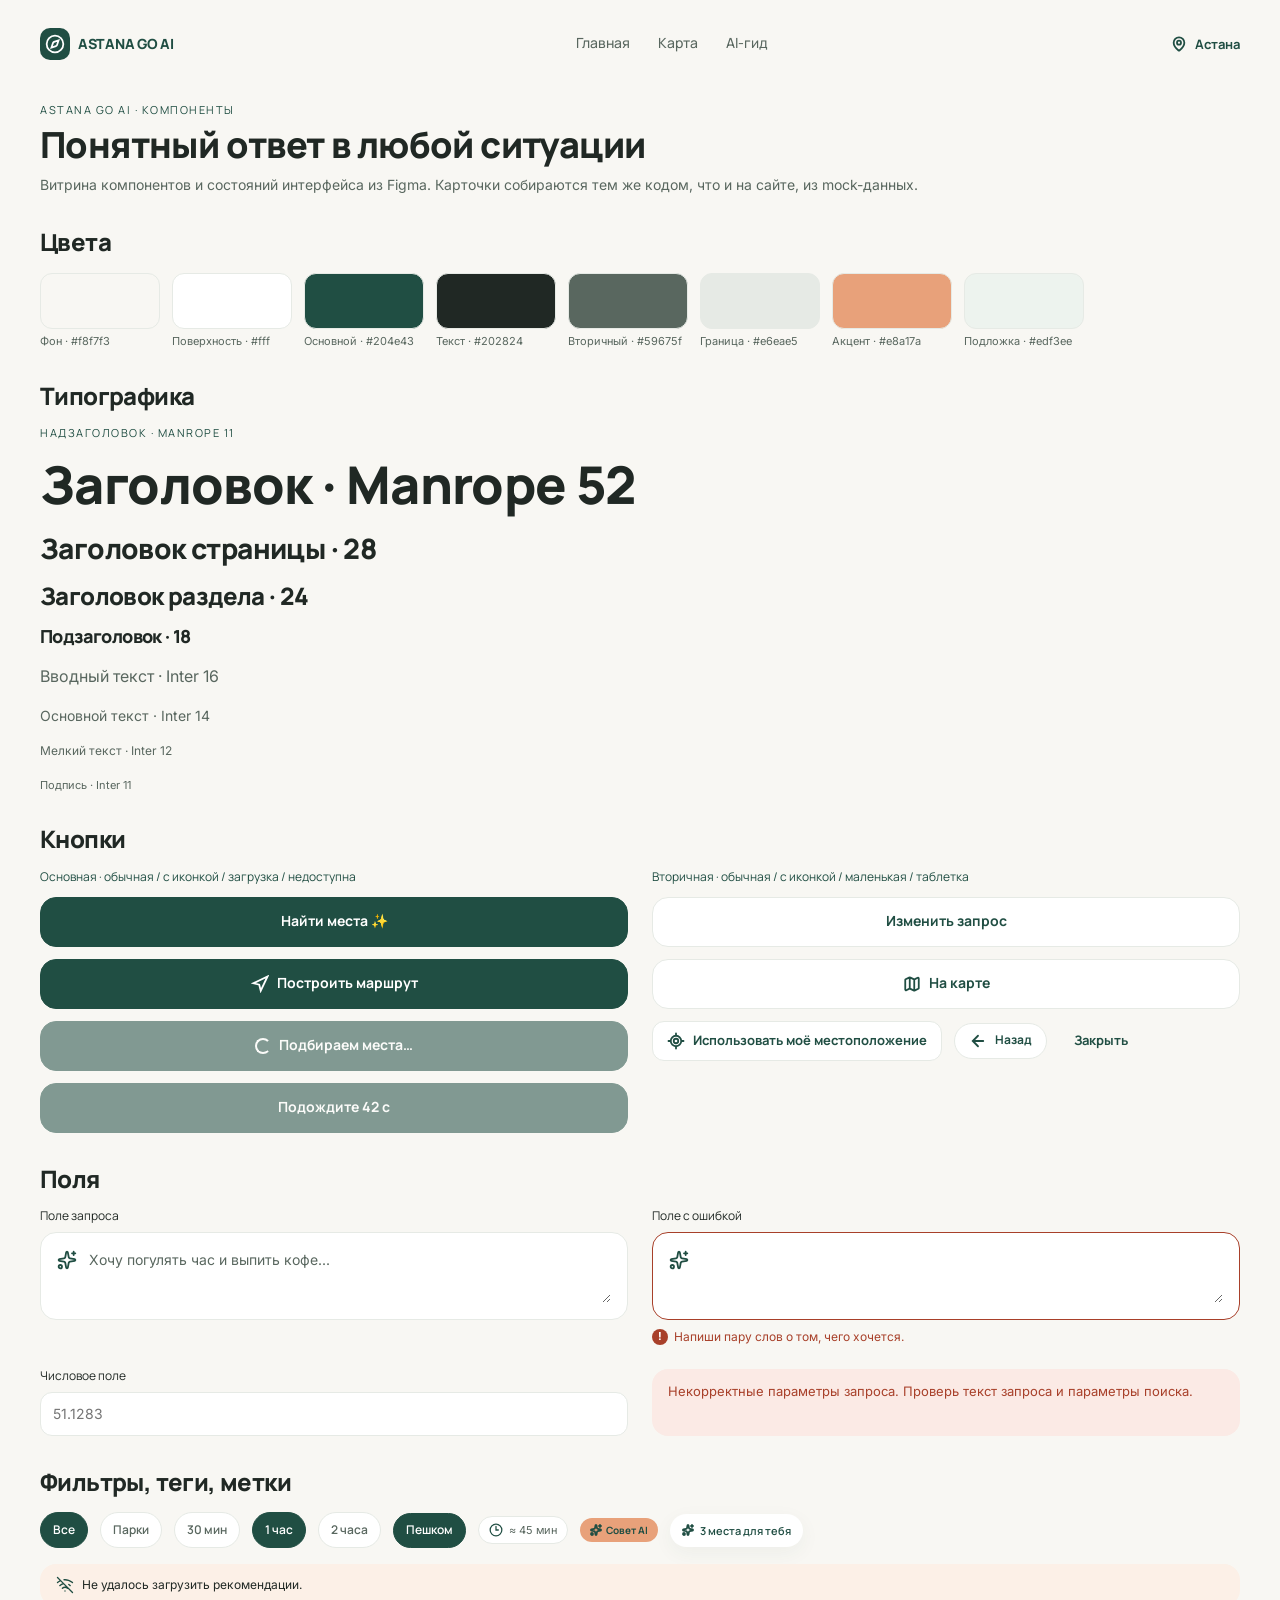
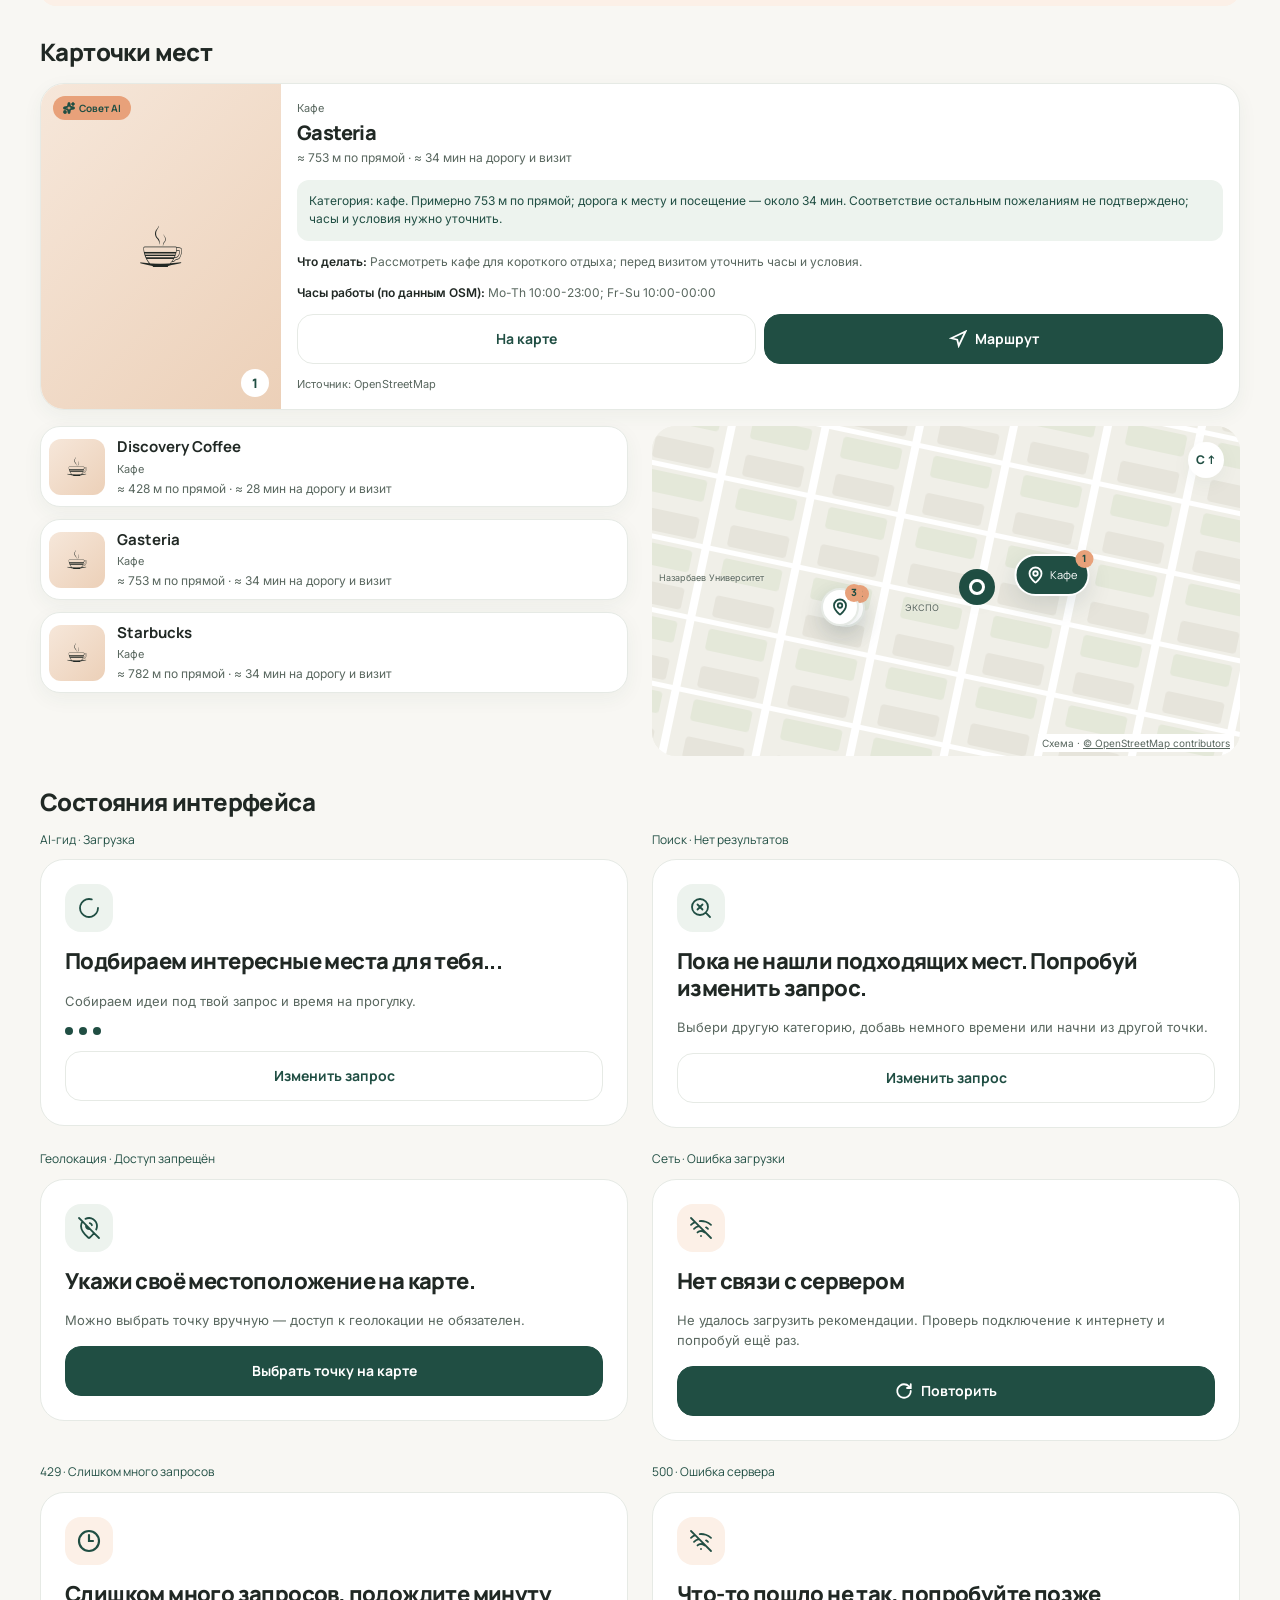
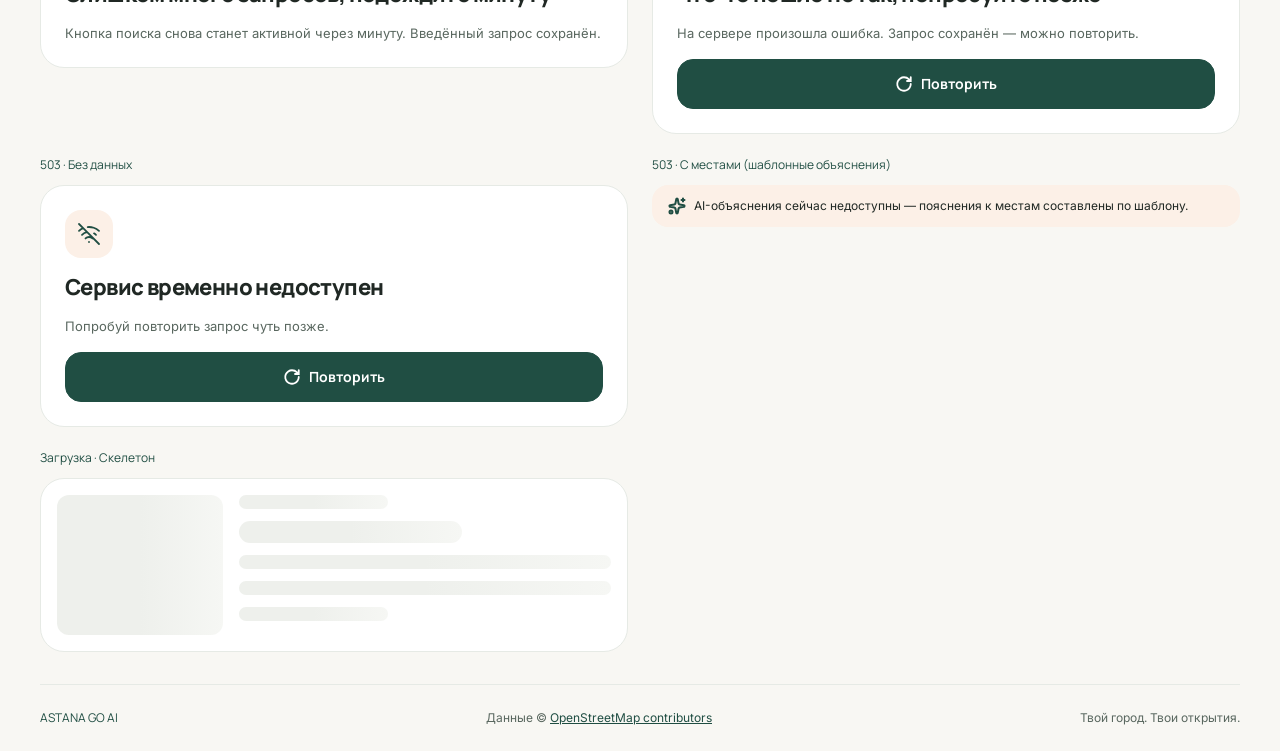
==== styleguide.html @ e33f197f "feat(frontend): сайт ASTANA GO AI по макету Figma и контракту API - Главная с формой запроса: текст," ====
<!doctype html>
<html lang="ru">
<head>
  <meta charset="utf-8">
  <meta name="viewport" content="width=device-width, initial-scale=1">
  <title>Компоненты и состояния — ASTANA GO AI</title>
  <link rel="icon" href="assets/icons/brand-compass.svg" type="image/svg+xml">
  <link rel="preconnect" href="https://fonts.googleapis.com">
  <link rel="preconnect" href="https://fonts.gstatic.com" crossorigin>
  <link rel="stylesheet" href="https://fonts.googleapis.com/css2?family=Inter:wght@400;500;600&family=Manrope:wght@400;500;600;700;800&display=swap">
  <link rel="stylesheet" href="css/variables.css">
  <link rel="stylesheet" href="css/base.css">
  <link rel="stylesheet" href="css/components.css">
  <script src="js/config.js" defer></script>
  <script src="js/mock-data.js" defer></script>
  <script src="js/render.js" defer></script>
  <script src="js/map.js" defer></script>
  <script src="js/styleguide.js" defer></script>
</head>
<body>
  <a class="skip-link" href="#main">Перейти к содержанию</a>

  <header class="site-header">
    <div class="container site-header__inner">
      <a class="logo" href="index.html" aria-label="ASTANA GO AI — на главную">
        <span class="logo__mark"><img src="assets/icons/brand-compass.svg" width="20" height="20" alt=""></span>
        <span class="logo__name" aria-hidden="true">ASTANA GO AI</span>
      </a>
      <nav class="site-nav" aria-label="Основная навигация">
        <a href="index.html#/">Главная</a>
        <a href="index.html#/map">Карта</a>
        <a href="index.html#/guide">AI-гид</a>
      </nav>
      <div class="header-meta">
        <span class="city"><img src="assets/icons/map-pin-header.svg" width="16" height="16" alt=""> Астана</span>
      </div>
    </div>
  </header>

  <main id="main" class="view container" tabindex="-1">
    <div class="page-head">
      <p class="t-eyebrow">ASTANA GO AI · Компоненты</p>
      <h1 class="t-display" style="font-size: clamp(28px, 4vw, 36px)">Понятный ответ в любой ситуации</h1>
      <p class="t-body">Витрина компонентов и состояний интерфейса из Figma. Карточки собираются тем же кодом, что и на сайте, из mock-данных.</p>
    </div>

    <section class="sg-section" aria-labelledby="sg-colors">
      <h2 class="t-h2" id="sg-colors">Цвета</h2>
      <div class="sg-row">
        <div class="sg-swatch"><span style="background: var(--color-bg)"></span><span>Фон · #f8f7f3</span></div>
        <div class="sg-swatch"><span style="background: var(--color-surface)"></span><span>Поверхность · #fff</span></div>
        <div class="sg-swatch"><span style="background: var(--color-primary)"></span><span>Основной · #204e43</span></div>
        <div class="sg-swatch"><span style="background: var(--color-text)"></span><span>Текст · #202824</span></div>
        <div class="sg-swatch"><span style="background: var(--color-muted)"></span><span>Вторичный · #59675f</span></div>
        <div class="sg-swatch"><span style="background: var(--color-border)"></span><span>Граница · #e6eae5</span></div>
        <div class="sg-swatch"><span style="background: var(--color-accent)"></span><span>Акцент · #e8a17a</span></div>
        <div class="sg-swatch"><span style="background: var(--color-tint)"></span><span>Подложка · #edf3ee</span></div>
      </div>
    </section>

    <section class="sg-section" aria-labelledby="sg-type">
      <h2 class="t-h2" id="sg-type">Типографика</h2>
      <p class="t-eyebrow">Надзаголовок · Manrope 11</p>
      <p class="t-display">Заголовок · Manrope 52</p>
      <p class="t-h1">Заголовок страницы · 28</p>
      <p class="t-h2">Заголовок раздела · 24</p>
      <p class="t-h3">Подзаголовок · 18</p>
      <p class="t-lead">Вводный текст · Inter 16</p>
      <p class="t-body">Основной текст · Inter 14</p>
      <p class="t-small">Мелкий текст · Inter 12</p>
      <p class="t-caption">Подпись · Inter 11</p>
    </section>

    <section class="sg-section" aria-labelledby="sg-buttons">
      <h2 class="t-h2" id="sg-buttons">Кнопки</h2>
      <div class="sg-grid">
        <div class="sg-sample">
          <p class="t-label">Основная · обычная / с иконкой / загрузка / недоступна</p>
          <button type="button" class="btn btn--primary btn--block">Найти места ✨</button>
          <button type="button" class="btn btn--primary btn--block"><img src="assets/icons/navigation-white.svg" width="18" height="18" alt="">Построить маршрут</button>
          <button type="button" class="btn btn--primary btn--block is-loading" disabled><span class="btn__spinner" aria-hidden="true"></span>Подбираем места…</button>
          <button type="button" class="btn btn--primary btn--block" disabled>Подождите 42 с</button>
        </div>
        <div class="sg-sample">
          <p class="t-label">Вторичная · обычная / с иконкой / маленькая / таблетка</p>
          <button type="button" class="btn btn--secondary btn--block">Изменить запрос</button>
          <button type="button" class="btn btn--secondary btn--block"><img src="assets/icons/map-green.svg" width="18" height="18" alt="">На карте</button>
          <div class="sg-row">
            <button type="button" class="btn btn--secondary btn--sm"><img src="assets/icons/locate-fixed.svg" width="18" height="18" alt="">Использовать моё местоположение</button>
            <button type="button" class="btn btn--secondary btn--pill"><img src="assets/icons/arrow-left.svg" width="18" height="18" alt="">Назад</button>
            <button type="button" class="btn btn--ghost btn--sm">Закрыть</button>
          </div>
        </div>
      </div>
    </section>

    <section class="sg-section" aria-labelledby="sg-fields">
      <h2 class="t-h2" id="sg-fields">Поля</h2>
      <div class="sg-grid">
        <div class="field">
          <label class="t-label" for="sg-q1">Поле запроса</label>
          <div class="query-box">
            <img src="assets/icons/sparkles-20.svg" width="20" height="20" alt="">
            <textarea id="sg-q1" rows="2" placeholder="Хочу погулять час и выпить кофе..."></textarea>
          </div>
        </div>
        <div class="field">
          <label class="t-label" for="sg-q2">Поле с ошибкой</label>
          <div class="query-box">
            <img src="assets/icons/sparkles-20.svg" width="20" height="20" alt="">
            <textarea id="sg-q2" rows="2" aria-invalid="true" aria-describedby="sg-q2-err"></textarea>
          </div>
          <p class="field__error" id="sg-q2-err">Напиши пару слов о том, чего хочется.</p>
        </div>
        <div class="field">
          <label class="t-label" for="sg-in">Числовое поле</label>
          <input class="input" id="sg-in" type="text" inputmode="decimal" placeholder="51.1283">
        </div>
        <div class="form-alert">Некорректные параметры запроса. Проверь текст запроса и параметры поиска.</div>
      </div>
    </section>

    <section class="sg-section" aria-labelledby="sg-chips">
      <h2 class="t-h2" id="sg-chips">Фильтры, теги, метки</h2>
      <div class="sg-row">
        <span class="chip chip--selected">Все</span>
        <span class="chip">Парки</span>
        <span class="chip">30 мин</span>
        <span class="chip chip--selected">1 час</span>
        <span class="chip">2 часа</span>
        <span class="tag tag--primary">Пешком</span>
        <span class="tag"><img src="assets/icons/clock-3.svg" width="14" height="14" alt="">≈ 45 мин</span>
        <span class="badge-ai"><img src="assets/icons/sparkles-12.svg" width="12" height="12" alt="">Совет AI</span>
        <span class="badge-soft"><img src="assets/icons/sparkles-12.svg" width="12" height="12" alt="">3 места для тебя</span>
      </div>
      <p class="notice"><img src="assets/icons/wifi-off.svg" width="18" height="18" alt="">Не удалось загрузить рекомендации.</p>
    </section>

    <section class="sg-section" aria-labelledby="sg-cards">
      <h2 class="t-h2" id="sg-cards">Карточки мест</h2>
      <div id="sg-card" class="place-list"></div>
      <div class="sg-grid">
        <div id="sg-mini" class="map-side"></div>
        <div id="sg-map"></div>
      </div>
    </section>

    <section class="sg-section" aria-labelledby="sg-states">
      <h2 class="t-h2" id="sg-states">Состояния интерфейса</h2>
      <div class="sg-grid" id="sg-state-grid"></div>
    </section>
  </main>

  <footer class="site-footer container">
    <div class="site-footer__inner">
      <span class="site-footer__brand">ASTANA GO AI</span>
      <span>Данные © <a href="https://www.openstreetmap.org/copyright" target="_blank" rel="noopener noreferrer">OpenStreetMap contributors</a></span>
      <span>Твой город. Твои открытия.</span>
    </div>
  </footer>
</body>
</html>
---- css/variables.css ----
/* Design tokens from Figma «СмартИИ» (ASTANA GO AI). */
:root {
  /* Цвета */
  --color-bg: #f8f7f3;            /* цвет/фон */
  --color-surface: #ffffff;       /* цвет/поверхность */
  --color-primary: #204e43;       /* цвет/основной */
  --color-primary-hover: #183d34;
  --color-text: #202824;          /* цвет/текст */
  --color-muted: #59675f;
  --color-subtle: #79837d;
  --color-border: #e6eae5;        /* цвет/граница */
  --color-accent: #e8a17a;        /* цвет/акцент */
  --color-tint: #edf3ee;
  --color-warn-tint: #fcf0e7;
  --color-danger: #a8402a;
  --color-danger-tint: #fbeae5;
  --color-focus: #2f7a68;

  /* Схема карты */
  --map-ground: #f0efe8;
  --map-block: #e6e4db;
  --map-block-green: #e4e8d9;
  --map-park: #dce7d1;
  --map-water: #c4e0e4;
  --map-street: #ffffff;

  /* Шрифты */
  --font-display: "Manrope", system-ui, -apple-system, "Segoe UI", sans-serif;
  --font-body: "Inter", system-ui, -apple-system, "Segoe UI", sans-serif;

  /* Отступы */
  --space-4: 4px;
  --space-8: 8px;
  --space-12: 12px;
  --space-16: 16px;
  --space-20: 20px;
  --space-24: 24px;
  --space-32: 32px;
  --space-40: 40px;

  /* Скругления */
  --radius-10: 10px;
  --radius-12: 12px;
  --radius-14: 14px;
  --radius-16: 16px;
  --radius-20: 20px;
  --radius-24: 24px;
  --radius-pill: 100px;

  /* Тени */
  --shadow-card: 0 6px 20px rgba(32, 78, 67, 0.05);
  --shadow-marker: 0 8px 24px rgba(32, 60, 67, 0.13);

  /* Сетка */
  --container: 1200px;
  --gutter: 16px;
  --header-h: 72px;
}

@media (min-width: 768px) {
  :root {
    --gutter: 32px;
    --header-h: 88px;
  }
}
---- css/base.css ----
/* Сброс и типографика */
*,
*::before,
*::after {
  box-sizing: border-box;
}

html {
  -webkit-text-size-adjust: 100%;
  scroll-behavior: smooth;
}

@media (prefers-reduced-motion: reduce) {
  html {
    scroll-behavior: auto;
  }
  *,
  *::before,
  *::after {
    animation-duration: 0.01ms !important;
    animation-iteration-count: 1 !important;
    transition-duration: 0.01ms !important;
  }
}

body {
  margin: 0;
  min-height: 100vh;
  background: var(--color-bg);
  color: var(--color-text);
  font-family: var(--font-body);
  font-size: 14px;
  line-height: 1.55;
  -webkit-font-smoothing: antialiased;
}

h1,
h2,
h3,
h4,
p,
ul,
ol,
dl,
dd,
figure {
  margin: 0;
}

ul,
ol {
  padding: 0;
  list-style: none;
}

img,
svg {
  display: block;
}

button,
input,
textarea,
select {
  font: inherit;
  color: inherit;
}

button {
  cursor: pointer;
}

a {
  color: var(--color-primary);
}

:focus-visible {
  outline: 3px solid var(--color-focus);
  outline-offset: 2px;
}

[hidden] {
  display: none !important;
}

.visually-hidden {
  position: absolute !important;
  width: 1px;
  height: 1px;
  padding: 0;
  margin: -1px;
  overflow: hidden;
  clip: rect(0, 0, 0, 0);
  white-space: nowrap;
  border: 0;
}

.skip-link {
  position: absolute;
  left: var(--space-16);
  top: -100px;
  z-index: 100;
  padding: var(--space-8) var(--space-16);
  border-radius: var(--radius-12);
  background: var(--color-primary);
  color: var(--color-surface);
  font-family: var(--font-display);
  font-weight: 700;
}

.skip-link:focus {
  top: var(--space-8);
}

/* Типографические стили из Figma */
.t-eyebrow {
  font-family: var(--font-display);
  font-size: 11px;
  line-height: 1;
  letter-spacing: 1.5px;
  text-transform: uppercase;
  color: var(--color-primary);
}

.t-display {
  font-family: var(--font-display);
  font-weight: 800;
  font-size: clamp(34px, 6vw, 52px);
  line-height: 1.2;
  letter-spacing: -0.6px;
}

.t-h1 {
  font-family: var(--font-display);
  font-weight: 800;
  font-size: clamp(24px, 3.4vw, 28px);
  line-height: 1.2;
  letter-spacing: -0.6px;
}

.t-h2 {
  font-family: var(--font-display);
  font-weight: 800;
  font-size: clamp(20px, 2.6vw, 24px);
  line-height: 1.2;
  letter-spacing: -0.6px;
}

.t-h3 {
  font-family: var(--font-display);
  font-weight: 800;
  font-size: 18px;
  line-height: 1.2;
  letter-spacing: -0.6px;
}

.t-lead {
  font-size: 16px;
  line-height: 1.55;
  color: var(--color-muted);
}

.t-body {
  font-size: 14px;
  line-height: 1.55;
  color: var(--color-muted);
}

.t-small {
  font-size: 12px;
  line-height: 1.55;
  color: var(--color-muted);
}

.t-caption {
  font-size: 11px;
  line-height: 1.5;
  color: var(--color-muted);
}

.t-label {
  font-family: var(--font-display);
  font-size: 12px;
  line-height: 1.2;
  color: var(--color-text);
}
---- css/components.css ----
/* =========================================================
   Каркас страницы
   ========================================================= */
.container {
  width: 100%;
  max-width: calc(var(--container) + 2 * var(--gutter));
  margin-inline: auto;
  padding-inline: var(--gutter);
}

.view {
  display: flex;
  flex-direction: column;
  gap: var(--space-32);
  padding-block: var(--space-16) var(--space-32);
}

.view:focus {
  outline: none;
}

.section-title {
  display: flex;
  align-items: center;
  justify-content: space-between;
  gap: var(--space-12);
}

/* =========================================================
   Шапка
   ========================================================= */
.site-header {
  position: sticky;
  top: 0;
  z-index: 20;
  background: var(--color-bg);
}

.site-header__inner {
  display: flex;
  align-items: center;
  justify-content: space-between;
  gap: var(--space-16);
  height: var(--header-h);
}

.logo {
  display: inline-flex;
  align-items: center;
  gap: var(--space-8);
  text-decoration: none;
  border-radius: var(--radius-10);
}

.logo__mark {
  display: inline-flex;
  align-items: center;
  justify-content: center;
  width: 30px;
  height: 32px;
  border-radius: var(--radius-10);
  background: var(--color-primary);
}

.logo__name {
  font-family: var(--font-display);
  font-weight: 800;
  font-size: 14px;
  letter-spacing: -0.3px;
  color: var(--color-primary);
}

.site-nav {
  display: none;
  gap: 28px;
}

.site-nav a {
  font-family: var(--font-display);
  font-weight: 500;
  font-size: 14px;
  color: var(--color-muted);
  text-decoration: none;
  padding: var(--space-4) 0;
  border-bottom: 2px solid transparent;
}

.site-nav a:hover {
  color: var(--color-primary);
}

.site-nav a[aria-current="page"] {
  font-weight: 800;
  color: var(--color-primary);
}

.header-meta {
  display: flex;
  align-items: center;
  gap: var(--space-16);
}

.city {
  display: inline-flex;
  align-items: center;
  gap: var(--space-8);
  font-family: var(--font-display);
  font-weight: 700;
  font-size: 13px;
  color: var(--color-primary);
}

.health {
  display: inline-flex;
  align-items: center;
  gap: 6px;
  font-size: 12px;
  color: var(--color-muted);
}

.health__dot {
  width: 8px;
  height: 8px;
  border-radius: 50%;
  background: var(--color-subtle);
  flex: none;
}

.health[data-state="ok"] .health__dot {
  background: #2e8b57;
}

.health[data-state="mock"] .health__dot {
  background: var(--color-accent);
}

.health[data-state="down"] .health__dot {
  background: var(--color-danger);
}

.health__text {
  display: none;
}

@media (min-width: 768px) {
  .site-nav {
    display: flex;
  }
  .health__text {
    display: inline;
  }
}

/* Нижняя навигация (мобильная, из Figma «Закреплённая навигация») */
.tabbar {
  position: fixed;
  inset: auto 0 0 0;
  z-index: 30;
  display: flex;
  padding: var(--space-8) var(--space-16) calc(var(--space-8) + env(safe-area-inset-bottom));
  background: var(--color-surface);
  border-top: 1px solid var(--color-border);
}

.tabbar a {
  flex: 1 1 0;
  display: flex;
  flex-direction: column;
  align-items: center;
  gap: var(--space-4);
  font-family: var(--font-display);
  font-weight: 500;
  font-size: 10px;
  color: var(--color-muted);
  text-decoration: none;
  border-radius: var(--radius-12);
}

.tabbar__icon {
  display: flex;
  align-items: center;
  justify-content: center;
  width: 48px;
  height: 28px;
  border-radius: var(--radius-pill);
}

.tabbar__icon img {
  opacity: 0.85;
}

.tabbar a[aria-current="page"] {
  color: var(--color-primary);
  font-weight: 700;
}

.tabbar a[aria-current="page"] .tabbar__icon {
  background: var(--color-tint);
}

body {
  padding-bottom: 72px;
}

@media (min-width: 768px) {
  .tabbar {
    display: none;
  }
  body {
    padding-bottom: 0;
  }
}

/* =========================================================
   Подвал
   ========================================================= */
.site-footer__inner {
  display: flex;
  flex-wrap: wrap;
  align-items: center;
  justify-content: space-between;
  gap: var(--space-12) var(--space-24);
  padding-block: var(--space-24);
  border-top: 1px solid var(--color-border);
  font-size: 12px;
  color: var(--color-muted);
}

.site-footer__brand {
  font-family: var(--font-display);
  color: var(--color-primary);
}

.site-footer__links {
  display: flex;
  flex-wrap: wrap;
  gap: var(--space-8) var(--space-16);
}

.site-footer a {
  color: var(--color-primary);
}

/* =========================================================
   Кнопки
   ========================================================= */
.btn {
  display: inline-flex;
  align-items: center;
  justify-content: center;
  gap: var(--space-8);
  min-height: 50px;
  padding: 13px var(--space-16);
  border: 1px solid transparent;
  border-radius: var(--radius-16);
  font-family: var(--font-display);
  font-weight: 700;
  font-size: 14px;
  line-height: 1.2;
  text-align: center;
  text-decoration: none;
  transition: background-color 0.15s ease, border-color 0.15s ease, color 0.15s ease;
}

.btn--primary {
  background: var(--color-primary);
  border-color: var(--color-primary);
  color: var(--color-surface);
}

.btn--primary:hover:not(:disabled) {
  background: var(--color-primary-hover);
  border-color: var(--color-primary-hover);
}

.btn--secondary {
  background: var(--color-surface);
  border-color: var(--color-border);
  color: var(--color-primary);
}

.btn--secondary:hover:not(:disabled) {
  background: var(--color-tint);
  border-color: #cfdcd2;
}

.btn--ghost {
  background: transparent;
  border-color: transparent;
  color: var(--color-primary);
}

.btn--ghost:hover:not(:disabled) {
  background: var(--color-tint);
}

.btn--sm {
  min-height: 40px;
  padding: 9px 14px;
  border-radius: var(--radius-12);
  font-size: 13px;
}

.btn--pill {
  min-height: 36px;
  padding: 8px 14px;
  border-radius: var(--radius-pill);
  font-size: 12px;
}

.btn--block {
  width: 100%;
}

.btn:disabled,
.btn[aria-disabled="true"] {
  opacity: 0.55;
  cursor: not-allowed;
}

.btn__spinner {
  display: none;
  width: 16px;
  height: 16px;
  border: 2px solid currentColor;
  border-right-color: transparent;
  border-radius: 50%;
  animation: spin 0.8s linear infinite;
}

.btn.is-loading .btn__spinner {
  display: inline-block;
}

.btn--primary .icon-on-dark,
.marker.is-selected img {
  filter: brightness(0) invert(1);
}

@keyframes spin {
  to {
    transform: rotate(360deg);
  }
}

/* =========================================================
   Чипсы, теги, метки
   ========================================================= */
.chips {
  display: flex;
  flex-wrap: wrap;
  gap: var(--space-8);
}

.chip {
  display: inline-flex;
  align-items: center;
  gap: 6px;
  min-height: 36px;
  padding: 9px var(--space-12);
  border: 1px solid var(--color-border);
  border-radius: var(--radius-pill);
  background: var(--color-surface);
  font-family: var(--font-display);
  font-weight: 600;
  font-size: 12px;
  line-height: 1.2;
  color: var(--color-muted);
  white-space: nowrap;
  transition: background-color 0.15s ease, border-color 0.15s ease, color 0.15s ease;
}

button.chip:hover:not(:disabled),
.chip-option:hover .chip {
  border-color: #cfdcd2;
  color: var(--color-primary);
}

.chip--selected,
button.chip[aria-pressed="true"],
.chip-option__input:checked + .chip {
  background: var(--color-primary);
  border-color: var(--color-primary);
  color: var(--color-surface);
}

.chip-option:hover .chip-option__input:checked + .chip {
  color: var(--color-surface);
}

.chip-option {
  position: relative;
  display: inline-flex;
  cursor: pointer;
}

.chip-option__input {
  position: absolute;
  inset: 0;
  opacity: 0;
  margin: 0;
  cursor: pointer;
}

.chip-option__input:focus-visible + .chip {
  outline: 3px solid var(--color-focus);
  outline-offset: 2px;
}

.tag {
  display: inline-flex;
  align-items: center;
  gap: 6px;
  padding: 6px 10px;
  border: 1px solid var(--color-border);
  border-radius: var(--radius-pill);
  background: var(--color-surface);
  font-size: 11px;
  line-height: 1.2;
  color: var(--color-muted);
}

.tag--primary {
  background: var(--color-primary);
  border-color: var(--color-primary);
  color: var(--color-surface);
  font-family: var(--font-display);
  font-weight: 600;
  font-size: 12px;
  padding: 9px var(--space-12);
}

.badge-ai {
  display: inline-flex;
  align-items: center;
  gap: var(--space-4);
  padding: 6px 10px;
  border-radius: var(--radius-pill);
  background: var(--color-accent);
  font-family: var(--font-display);
  font-weight: 700;
  font-size: 10px;
  line-height: 1.2;
  color: var(--color-primary);
}

.badge-soft {
  display: inline-flex;
  align-items: center;
  gap: 6px;
  padding: 8px 12px;
  border-radius: var(--radius-pill);
  background: var(--color-surface);
  font-family: var(--font-display);
  font-weight: 600;
  font-size: 11px;
  color: var(--color-primary);
  box-shadow: var(--shadow-card);
}

/* =========================================================
   Поля формы
   ========================================================= */
.search {
  display: flex;
  flex-direction: column;
  gap: var(--space-20);
}

.field {
  display: flex;
  flex-direction: column;
  gap: var(--space-8);
  min-width: 0;
  margin: 0;
  padding: 0;
  border: 0;
}

.field legend {
  float: left;
  width: 100%;
  padding: 0;
  margin-bottom: var(--space-8);
}

.field legend + * {
  clear: both;
}

.query-box {
  display: flex;
  align-items: flex-start;
  gap: var(--space-12);
  min-height: 88px;
  padding: var(--space-16);
  border: 1px solid var(--color-border);
  border-radius: var(--radius-16);
  background: var(--color-surface);
  transition: border-color 0.15s ease, box-shadow 0.15s ease;
}

.query-box:focus-within {
  border-color: var(--color-primary);
  box-shadow: 0 0 0 3px rgba(32, 78, 67, 0.12);
}

.query-box img {
  flex: none;
  margin-top: 1px;
}

.query-box textarea {
  flex: 1 1 auto;
  min-width: 0;
  min-height: 54px;
  padding: 0;
  border: 0;
  background: transparent;
  font-family: var(--font-body);
  font-size: 14px;
  line-height: 1.5;
  color: var(--color-text);
  resize: vertical;
}

.query-box textarea::placeholder {
  color: var(--color-muted);
  opacity: 1;
}

.query-box textarea:focus {
  outline: none;
}

.input {
  width: 100%;
  min-height: 44px;
  padding: 10px var(--space-12);
  border: 1px solid var(--color-border);
  border-radius: var(--radius-12);
  background: var(--color-surface);
  font-size: 14px;
}

.input:focus {
  outline: none;
  border-color: var(--color-primary);
  box-shadow: 0 0 0 3px rgba(32, 78, 67, 0.12);
}

.is-invalid,
.input[aria-invalid="true"],
.query-box:has(textarea[aria-invalid="true"]) {
  border-color: var(--color-danger) !important;
}

.field__foot {
  display: flex;
  align-items: flex-start;
  justify-content: space-between;
  gap: var(--space-12);
}

.field__counter {
  margin-left: auto;
  font-size: 11px;
  color: var(--color-muted);
  font-variant-numeric: tabular-nums;
}

.field__error {
  display: flex;
  gap: 6px;
  font-size: 12px;
  line-height: 1.45;
  color: var(--color-danger);
}

.field__error::before {
  content: "!";
  flex: none;
  display: inline-flex;
  align-items: center;
  justify-content: center;
  width: 16px;
  height: 16px;
  margin-top: 1px;
  border-radius: 50%;
  background: var(--color-danger);
  color: #fff;
  font-size: 11px;
  font-weight: 700;
}

.form-alert {
  padding: var(--space-12) var(--space-16);
  border-radius: var(--radius-16);
  background: var(--color-danger-tint);
  color: var(--color-danger);
  font-size: 13px;
}

.form-alert:focus {
  outline: 3px solid var(--color-focus);
  outline-offset: 2px;
}

.transport {
  display: flex;
  align-items: center;
  justify-content: space-between;
  gap: var(--space-12);
  font-size: 12px;
  color: var(--color-muted);
}

/* Блок местоположения */
.location {
  padding: var(--space-16);
  border: 1px solid var(--color-border);
  border-radius: var(--radius-16);
  background: var(--color-surface);
}

.location.is-invalid {
  box-shadow: 0 0 0 1px var(--color-danger);
}

.location__current {
  display: flex;
  align-items: center;
  gap: var(--space-8);
}

.location__current-text {
  display: flex;
  flex-direction: column;
  gap: 2px;
  min-width: 0;
}

.location__title {
  font-family: var(--font-display);
  font-weight: 700;
  font-size: 12px;
  color: var(--color-primary);
}

.location__sub {
  font-size: 11px;
  color: var(--color-muted);
  overflow-wrap: anywhere;
}

.location__actions {
  display: flex;
  flex-wrap: wrap;
  gap: var(--space-8);
}

.location__denied {
  display: flex;
  gap: var(--space-12);
  padding: var(--space-12);
  border-radius: var(--radius-12);
  background: var(--color-warn-tint);
  font-size: 12px;
  color: var(--color-text);
}

.location__denied strong {
  display: block;
  font-family: var(--font-display);
  font-weight: 800;
  font-size: 13px;
}

.manual {
  display: grid;
  grid-template-columns: 1fr 1fr;
  gap: var(--space-8);
  align-items: end;
}

.manual label {
  display: flex;
  flex-direction: column;
  gap: var(--space-4);
  font-size: 11px;
  color: var(--color-muted);
}

.manual .btn {
  grid-column: 1 / -1;
}

/* =========================================================
   Главная
   ========================================================= */
.hero {
  display: grid;
  grid-template-columns: minmax(0, 1fr);
  grid-template-areas:
    "intro"
    "ideas"
    "photo";
  gap: var(--space-24);
}

.hero__intro {
  grid-area: intro;
  display: flex;
  flex-direction: column;
  gap: var(--space-16);
  min-width: 0;
}

.hero__ideas {
  grid-area: ideas;
  display: flex;
  flex-direction: column;
  gap: var(--space-8);
}

.hero__photo {
  grid-area: photo;
  position: relative;
  height: 200px;
  overflow: hidden;
  border-radius: var(--radius-24);
}

.hero__photo img {
  width: 100%;
  height: 100%;
  object-fit: cover;
}

.hero__caption {
  position: absolute;
  left: var(--space-12);
  bottom: var(--space-12);
  padding: var(--space-12);
  border-radius: var(--radius-12);
  background: var(--color-bg);
  font-family: var(--font-display);
  font-weight: 700;
  font-size: 12px;
  color: var(--color-primary);
}

@media (min-width: 768px) {
  .hero__intro {
    gap: var(--space-24);
  }
  .hero__photo {
    height: 320px;
  }
  .hero__caption {
    left: var(--space-20);
    bottom: var(--space-20);
  }
}

@media (min-width: 1024px) {
  .hero {
    grid-template-columns: 540px minmax(0, 1fr);
    grid-template-areas:
      "intro photo"
      "ideas ideas";
    column-gap: var(--space-32);
  }
  .hero__photo {
    position: sticky;
    top: calc(var(--header-h) + var(--space-16));
    height: 416px;
  }
}

/* Исследуй Астану + Три шага */
.explore {
  display: grid;
  grid-template-columns: minmax(0, 1fr);
  gap: var(--space-32);
}

.explore__map,
.steps {
  display: flex;
  flex-direction: column;
  gap: var(--space-16);
  min-width: 0;
}

.section-title a {
  display: inline-flex;
  border-radius: var(--radius-10);
}

.steps__list {
  display: flex;
  flex-direction: column;
  gap: var(--space-16);
}

.step {
  display: flex;
  gap: var(--space-12);
}

.step__icon {
  flex: none;
  display: flex;
  align-items: center;
  justify-content: center;
  width: 40px;
  height: 40px;
  border-radius: var(--radius-14);
  background: var(--color-tint);
}

.step__title {
  font-family: var(--font-display);
  font-size: 15px;
  line-height: 1.3;
  color: var(--color-text);
}

@media (min-width: 1024px) {
  .explore {
    grid-template-columns: 640px minmax(0, 1fr);
  }
}

/* =========================================================
   Результаты
   ========================================================= */
.results {
  display: grid;
  grid-template-columns: minmax(0, 1fr);
  grid-template-areas:
    "main"
    "aside";
  gap: var(--space-32);
  scroll-margin-top: calc(var(--header-h) + var(--space-8));
}

.results__main {
  grid-area: main;
  display: flex;
  flex-direction: column;
  gap: var(--space-16);
  min-width: 0;
}

.results__aside {
  grid-area: aside;
  display: flex;
  flex-direction: column;
  gap: var(--space-12);
  min-width: 0;
}

.results__head {
  display: flex;
  flex-direction: column;
  gap: var(--space-8);
}

.results__eyebrow {
  display: inline-flex;
  align-items: center;
  gap: 6px;
  font-family: var(--font-display);
  font-weight: 700;
  font-size: 11px;
  color: var(--color-primary);
  text-transform: uppercase;
}

.results__title {
  font-family: var(--font-display);
  font-weight: 800;
  font-size: clamp(22px, 3vw, 26px);
  line-height: 1.2;
  letter-spacing: -0.6px;
}

.results__title:focus {
  outline: none;
}

.place-list {
  display: flex;
  flex-direction: column;
  gap: var(--space-16);
}

@media (min-width: 1024px) {
  .results {
    grid-template-columns: 336px minmax(0, 1fr);
    grid-template-areas: "aside main";
  }
  .results:has(> .results__aside[hidden]) {
    grid-template-columns: minmax(0, 1fr);
    grid-template-areas: "main";
  }
  .results__aside {
    position: sticky;
    top: calc(var(--header-h) + var(--space-16));
    align-self: start;
  }
}

/* Уведомления внутри выдачи */
.notice {
  display: flex;
  align-items: flex-start;
  gap: var(--space-8);
  padding: var(--space-12) var(--space-16);
  border-radius: var(--radius-16);
  background: var(--color-warn-tint);
  font-size: 12px;
  line-height: 1.5;
  color: var(--color-text);
}

.notice img {
  flex: none;
  width: 18px;
  height: 18px;
}

.notice--info {
  background: var(--color-tint);
  color: var(--color-primary);
}

/* =========================================================
   Карточка места
   ========================================================= */
.place-card {
  display: flex;
  flex-direction: column;
  overflow: hidden;
  border: 1px solid var(--color-border);
  border-radius: var(--radius-24);
  background: var(--color-surface);
  box-shadow: var(--shadow-card);
  transition: border-color 0.15s ease, box-shadow 0.15s ease;
}

.place-card.is-selected {
  border-color: var(--color-primary);
  box-shadow: 0 0 0 1px var(--color-primary), var(--shadow-card);
}

.place-visual {
  position: relative;
  display: flex;
  align-items: center;
  justify-content: center;
  min-height: 140px;
  overflow: hidden;
  background: linear-gradient(135deg, #e3eee2 0%, #cfe0cf 100%);
}

.place-visual__emoji {
  font-size: 56px;
  line-height: 1;
  filter: saturate(0.9);
}

.place-visual__num {
  position: absolute;
  right: var(--space-12);
  bottom: var(--space-12);
  display: inline-flex;
  align-items: center;
  justify-content: center;
  width: 28px;
  height: 28px;
  border-radius: 50%;
  background: var(--color-surface);
  font-family: var(--font-display);
  font-weight: 800;
  font-size: 13px;
  color: var(--color-primary);
}

.place-visual .badge-ai {
  position: absolute;
  top: var(--space-12);
  left: var(--space-12);
}

.place-visual[data-category="cafe"],
.place-visual[data-category="restaurant"] {
  background: linear-gradient(135deg, #f6e7da 0%, #ecd0b8 100%);
}

.place-visual[data-category="museum"],
.place-visual[data-category="attraction"] {
  background: linear-gradient(135deg, #e7e9f0 0%, #d3d9e6 100%);
}

.place-visual[data-category="viewpoint"] {
  background: linear-gradient(135deg, #dfeef0 0%, #c4e0e4 100%);
}

.place-visual[data-category="playground"] {
  background: linear-gradient(135deg, #f5ecd2 0%, #ead9a8 100%);
}

.place-card__body {
  display: flex;
  flex-direction: column;
  gap: var(--space-12);
  padding: var(--space-16);
  min-width: 0;
  flex: 1 1 auto;
}

.place-card__heading {
  display: flex;
  flex-direction: column;
  gap: var(--space-4);
}

.place-card__category {
  font-size: 11px;
  color: var(--color-muted);
}

.place-card__name {
  font-family: var(--font-display);
  font-weight: 800;
  font-size: 20px;
  line-height: 1.2;
  letter-spacing: -0.6px;
  overflow-wrap: anywhere;
}

.place-card__name a {
  color: var(--color-text);
  text-decoration: none;
  border-radius: 4px;
}

.place-card__name a:hover {
  color: var(--color-primary);
  text-decoration: underline;
}

.place-card__meta {
  font-size: 12px;
  color: var(--color-muted);
}

.reason-box {
  padding: var(--space-12);
  border-radius: var(--radius-12);
  background: var(--color-tint);
  font-size: 12px;
  line-height: 1.55;
  color: var(--color-primary);
  overflow-wrap: anywhere;
}

.place-card__text {
  font-size: 12px;
  line-height: 1.55;
  color: var(--color-muted);
  overflow-wrap: anywhere;
}

.place-card__text b {
  font-weight: 600;
  color: var(--color-text);
}

.place-card__actions {
  display: flex;
  gap: var(--space-8);
}

.place-card__actions .btn {
  flex: 1 1 0;
  min-width: 0;
}

.place-card__source {
  font-size: 11px;
  color: var(--color-muted);
}

@media (min-width: 768px) {
  .place-card {
    flex-direction: row;
  }
  .place-card > .place-visual {
    flex: none;
    width: 240px;
    min-height: auto;
  }
}

/* Скелетон загрузки */
.skeleton {
  display: flex;
  gap: var(--space-16);
  padding: var(--space-16);
  border: 1px solid var(--color-border);
  border-radius: var(--radius-24);
  background: var(--color-surface);
}

.skeleton__block,
.skeleton__line {
  border-radius: var(--radius-12);
  background: linear-gradient(90deg, #eef0ec 25%, #f6f7f4 50%, #eef0ec 75%);
  background-size: 200% 100%;
  animation: shimmer 1.4s ease-in-out infinite;
}

.skeleton__block {
  flex: none;
  width: 30%;
  min-height: 140px;
}

.skeleton__lines {
  flex: 1;
  display: flex;
  flex-direction: column;
  gap: var(--space-12);
}

.skeleton__line {
  height: 14px;
}

.skeleton__line--title {
  height: 22px;
  width: 60%;
}

.skeleton__line--short {
  width: 40%;
}

@keyframes shimmer {
  from {
    background-position: 100% 0;
  }
  to {
    background-position: -100% 0;
  }
}

/* =========================================================
   Карточка состояния (из «Состояния интерфейса»)
   ========================================================= */
.state-card {
  display: flex;
  flex-direction: column;
  align-items: flex-start;
  gap: var(--space-16);
  padding: var(--space-24);
  border: 1px solid var(--color-border);
  border-radius: var(--radius-24);
  background: var(--color-surface);
}

.state-card__icon {
  display: flex;
  align-items: center;
  justify-content: center;
  width: 48px;
  height: 48px;
  border-radius: var(--radius-16);
  background: var(--color-tint);
}

.state-card--error .state-card__icon {
  background: var(--color-warn-tint);
}

.state-card--loading .state-card__icon img {
  animation: spin 1.2s linear infinite;
}

.state-card__title {
  font-family: var(--font-display);
  font-weight: 800;
  font-size: 22px;
  line-height: 1.2;
  letter-spacing: -0.6px;
}

.state-card__text {
  font-size: 13px;
  line-height: 1.55;
  color: var(--color-muted);
}

.state-card__actions {
  display: flex;
  flex-direction: column;
  gap: var(--space-8);
  width: 100%;
}

.dots {
  display: flex;
  gap: 6px;
}

.dots span {
  width: 8px;
  height: 8px;
  border-radius: 50%;
  background: var(--color-primary);
  animation: dot 1.2s ease-in-out infinite;
}

.dots span:nth-child(2) {
  animation-delay: 0.2s;
}

.dots span:nth-child(3) {
  animation-delay: 0.4s;
}

@keyframes dot {
  0%,
  100% {
    opacity: 0.25;
  }
  50% {
    opacity: 1;
  }
}

/* =========================================================
   Схематичная карта
   ========================================================= */
.map {
  position: relative;
  overflow: hidden;
  border-radius: var(--radius-24);
  background: var(--map-ground);
  isolation: isolate;
}

.map--home {
  height: 240px;
}

.map--compact {
  height: 300px;
}

.map--large {
  height: clamp(420px, 68vh, 760px);
}

.map--pick {
  height: min(420px, 55vh);
  cursor: crosshair;
}

.map--detail {
  height: 220px;
}

.map__bg,
.map__geo {
  position: absolute;
  inset: 0;
  width: 100%;
  height: 100%;
  pointer-events: none;
}

.map__layer {
  position: absolute;
  inset: 0;
}

.map__label {
  position: absolute;
  transform: translate(-50%, -50%);
  font-size: 11px;
  line-height: 1;
  color: var(--color-muted);
  white-space: nowrap;
  pointer-events: none;
  text-shadow: 0 0 3px var(--map-ground), 0 0 3px var(--map-ground);
}

.map--compact .map__label,
.map--detail .map__label {
  font-size: 9px;
}

.marker {
  position: absolute;
  z-index: 2;
  display: inline-flex;
  align-items: center;
  gap: 6px;
  padding: var(--space-8);
  border: 2px solid var(--color-border);
  border-radius: var(--radius-pill);
  background: var(--color-surface);
  box-shadow: var(--shadow-marker);
  transform: translate(-50%, -50%);
  font-family: var(--font-display);
  font-size: 11px;
  color: var(--color-surface);
  transition: transform 0.15s ease;
}

.marker:hover {
  transform: translate(-50%, -50%) scale(1.08);
}

.marker__num {
  position: absolute;
  top: -6px;
  right: -6px;
  display: inline-flex;
  align-items: center;
  justify-content: center;
  width: 18px;
  height: 18px;
  border-radius: 50%;
  background: var(--color-accent);
  font-weight: 800;
  font-size: 10px;
  color: var(--color-primary);
}

.marker.is-selected {
  z-index: 3;
  padding: 10px;
  border-color: var(--color-surface);
  background: var(--color-primary);
}

.marker__text {
  display: none;
  white-space: nowrap;
}

.marker.is-selected .marker__text {
  display: inline;
}

.marker-me {
  position: absolute;
  z-index: 1;
  width: 36px;
  height: 36px;
  transform: translate(-50%, -50%);
  pointer-events: none;
}

.marker-me img {
  position: absolute;
  left: -10px;
  top: -4px;
}

.marker-me--pending {
  opacity: 0.7;
}

.map__attribution {
  position: absolute;
  right: 6px;
  bottom: 4px;
  z-index: 4;
  padding: var(--space-4);
  background: var(--color-surface);
  font-size: 10px;
  line-height: 1;
  color: var(--color-muted);
}

.map__attribution a {
  color: inherit;
}

.map__north {
  position: absolute;
  top: var(--space-16);
  right: var(--space-16);
  z-index: 4;
  display: flex;
  align-items: center;
  justify-content: center;
  width: 36px;
  height: 36px;
  border-radius: var(--radius-pill);
  background: var(--color-surface);
  box-shadow: var(--shadow-card);
  font-family: var(--font-display);
  font-weight: 800;
  font-size: 12px;
  color: var(--color-primary);
}

.map__overlay {
  position: absolute;
  left: var(--space-16);
  bottom: var(--space-24);
  z-index: 4;
}

.map__count {
  position: absolute;
  top: var(--space-16);
  left: var(--space-16);
  z-index: 4;
}

.map__popup {
  position: absolute;
  left: var(--space-16);
  bottom: var(--space-24);
  z-index: 5;
  display: none;
  flex-direction: column;
  gap: var(--space-12);
  width: min(320px, calc(100% - 32px));
  padding: var(--space-12);
  border-radius: var(--radius-20);
  background: var(--color-surface);
  box-shadow: var(--shadow-marker);
}

.map__popup-head {
  display: flex;
  gap: var(--space-12);
}

.map__popup-head .place-visual {
  flex: none;
  width: 56px;
  height: 56px;
  min-height: 0;
  border-radius: var(--radius-12);
}

.map__popup-head .place-visual__emoji {
  font-size: 26px;
}

.map__popup-reason {
  display: -webkit-box;
  -webkit-line-clamp: 3;
  -webkit-box-orient: vertical;
  overflow: hidden;
  font-size: 12px;
  color: var(--color-text);
}

@media (min-width: 768px) {
  .map__popup {
    display: flex;
  }
  .map--compact {
    height: 330px;
  }
}

/* =========================================================
   Экран «Карта»
   ========================================================= */
.page-head {
  display: flex;
  flex-direction: column;
  gap: var(--space-8);
}

.page-head h1:focus {
  outline: none;
}

.back-link {
  display: inline-flex;
  align-items: center;
  gap: var(--space-8);
  align-self: flex-start;
  font-family: var(--font-display);
  font-size: 12px;
  color: var(--color-primary);
  text-decoration: none;
  border-radius: var(--radius-10);
}

.back-link:hover {
  text-decoration: underline;
}

.map-layout {
  display: grid;
  grid-template-columns: minmax(0, 1fr);
  gap: var(--space-24);
}

.map-side {
  display: flex;
  flex-direction: column;
  gap: var(--space-12);
  min-width: 0;
}

.map-side .place-card {
  flex-direction: column;
}

.map-side .place-card > .place-visual {
  width: auto;
  min-height: 110px;
}

.place-mini {
  display: flex;
  align-items: center;
  gap: var(--space-12);
  width: 100%;
  padding: var(--space-8);
  border: 1px solid var(--color-border);
  border-radius: var(--radius-20);
  background: var(--color-surface);
  text-align: left;
  box-shadow: var(--shadow-card);
}

.place-mini:hover {
  border-color: #cfdcd2;
}

.place-mini .place-visual {
  flex: none;
  width: 56px;
  height: 56px;
  min-height: 0;
  border-radius: var(--radius-12);
}

.place-mini .place-visual__emoji {
  font-size: 26px;
}

.place-mini__text {
  display: flex;
  flex-direction: column;
  gap: 2px;
  min-width: 0;
}

.place-mini__name {
  font-family: var(--font-display);
  font-weight: 700;
  font-size: 15px;
  color: var(--color-text);
  overflow-wrap: anywhere;
}

@media (min-width: 1024px) {
  .map-layout {
    grid-template-columns: minmax(0, 1fr) 336px;
  }
}

/* =========================================================
   Детальная страница места
   ========================================================= */
.place-hero {
  position: relative;
  height: 200px;
  border-radius: var(--radius-24);
}

.place-hero .place-visual__emoji {
  font-size: 96px;
}

.place-hero__back {
  position: absolute;
  top: var(--space-16);
  left: var(--space-16);
  z-index: 2;
}

.place-hero__badge {
  position: absolute;
  left: var(--space-16);
  bottom: var(--space-16);
}

.place-layout {
  display: grid;
  grid-template-columns: minmax(0, 1fr);
  gap: var(--space-32);
}

.place-main {
  display: flex;
  flex-direction: column;
  gap: var(--space-24);
  min-width: 0;
}

.place-main__head {
  display: flex;
  flex-direction: column;
  gap: var(--space-12);
}

.place-main__category {
  font-family: var(--font-display);
  font-weight: 700;
  font-size: 11px;
  color: var(--color-primary);
}

.place-main__name {
  font-family: var(--font-display);
  font-weight: 800;
  font-size: clamp(28px, 4.5vw, 40px);
  line-height: 1.15;
  letter-spacing: -0.6px;
  overflow-wrap: anywhere;
}

.place-main__name:focus {
  outline: none;
}

.why-box {
  display: flex;
  flex-direction: column;
  gap: var(--space-8);
  padding: var(--space-20);
  border-radius: var(--radius-20);
  background: var(--color-tint);
}

.why-box p {
  font-size: 14px;
  color: var(--color-primary);
  overflow-wrap: anywhere;
}

.icon-title {
  display: flex;
  align-items: center;
  gap: var(--space-8);
}

.info-card {
  display: flex;
  flex-direction: column;
  gap: var(--space-12);
  padding: var(--space-16);
  border: 1px solid var(--color-border);
  border-radius: var(--radius-16);
  background: var(--color-surface);
}

.info-card dt {
  font-size: 10px;
  letter-spacing: 0.5px;
  text-transform: uppercase;
  color: var(--color-muted);
}

.info-card dd {
  font-size: 13px;
  color: var(--color-text);
  overflow-wrap: anywhere;
}

.place-aside {
  display: flex;
  flex-direction: column;
  gap: var(--space-12);
  padding: var(--space-16);
  border: 1px solid var(--color-border);
  border-radius: var(--radius-24);
  background: var(--color-surface);
  align-self: start;
}

@media (min-width: 768px) {
  .place-hero {
    height: 270px;
  }
  .place-aside {
    padding: var(--space-24);
  }
}

@media (min-width: 1024px) {
  .place-layout {
    grid-template-columns: minmax(0, 1fr) 400px;
  }
  .place-aside {
    position: sticky;
    top: calc(var(--header-h) + var(--space-16));
  }
}

/* =========================================================
   Диалог выбора точки
   ========================================================= */
.dialog {
  width: min(720px, calc(100vw - 2 * var(--gutter)));
  max-height: calc(100vh - 32px);
  padding: 0;
  border: 0;
  border-radius: var(--radius-24);
  background: var(--color-bg);
  color: var(--color-text);
  box-shadow: 0 24px 60px rgba(32, 40, 36, 0.25);
}

.dialog::backdrop {
  background: rgba(32, 40, 36, 0.45);
}

.dialog__inner {
  display: flex;
  flex-direction: column;
  gap: var(--space-16);
  padding: var(--space-20);
}

.dialog__head {
  display: flex;
  align-items: flex-start;
  justify-content: space-between;
  gap: var(--space-12);
}

.dialog__actions {
  display: flex;
  flex-wrap: wrap;
  justify-content: flex-end;
  gap: var(--space-8);
}

/* =========================================================
   Витрина компонентов (styleguide.html)
   ========================================================= */
.sg-section {
  display: flex;
  flex-direction: column;
  gap: var(--space-16);
}

.sg-grid {
  display: grid;
  grid-template-columns: minmax(0, 1fr);
  gap: var(--space-24);
}

.sg-sample {
  display: flex;
  flex-direction: column;
  gap: var(--space-12);
  min-width: 0;
}

.sg-sample > .t-label {
  color: var(--color-primary);
}

.sg-row {
  display: flex;
  flex-wrap: wrap;
  align-items: center;
  gap: var(--space-12);
}

.sg-swatch {
  display: flex;
  flex-direction: column;
  gap: var(--space-4);
  width: 120px;
  font-size: 11px;
  color: var(--color-muted);
}

.sg-swatch span:first-child {
  height: 56px;
  border: 1px solid var(--color-border);
  border-radius: var(--radius-12);
}

@media (min-width: 768px) {
  .sg-grid {
    grid-template-columns: repeat(2, minmax(0, 1fr));
  }
}
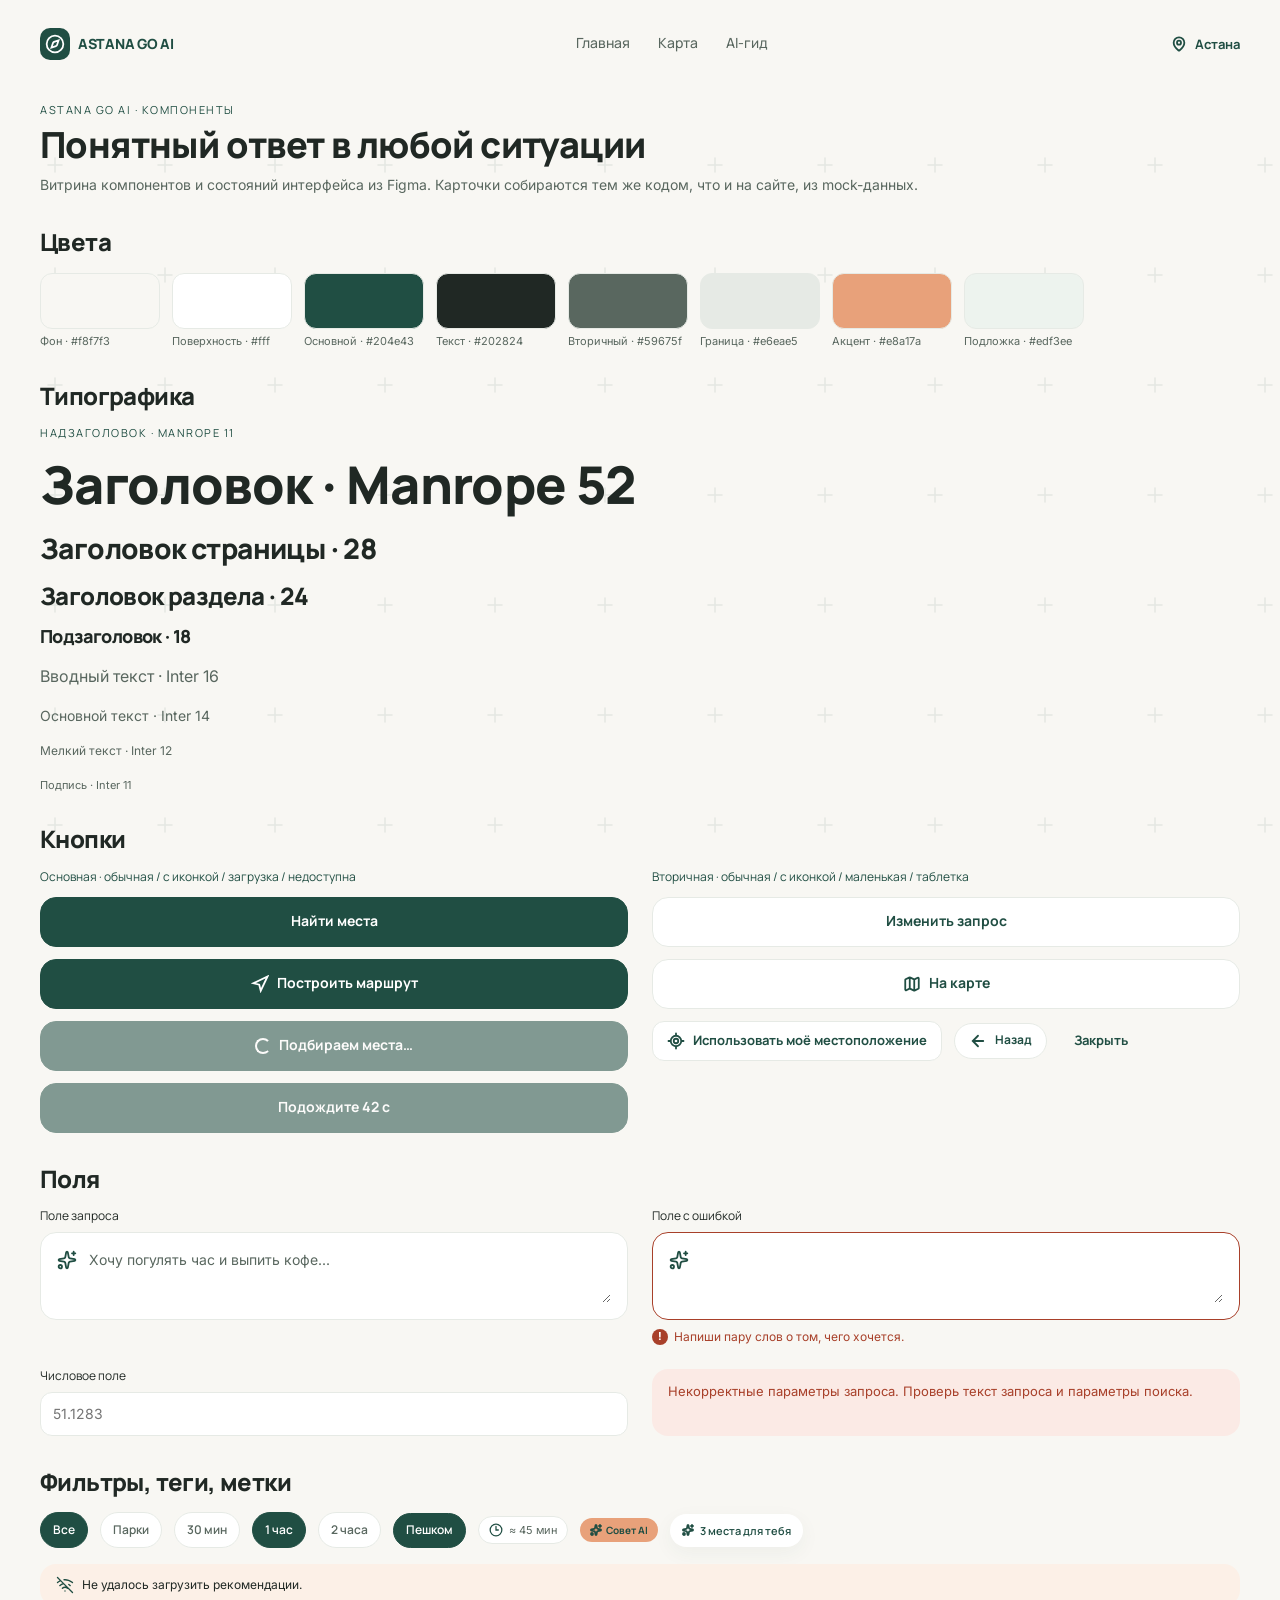
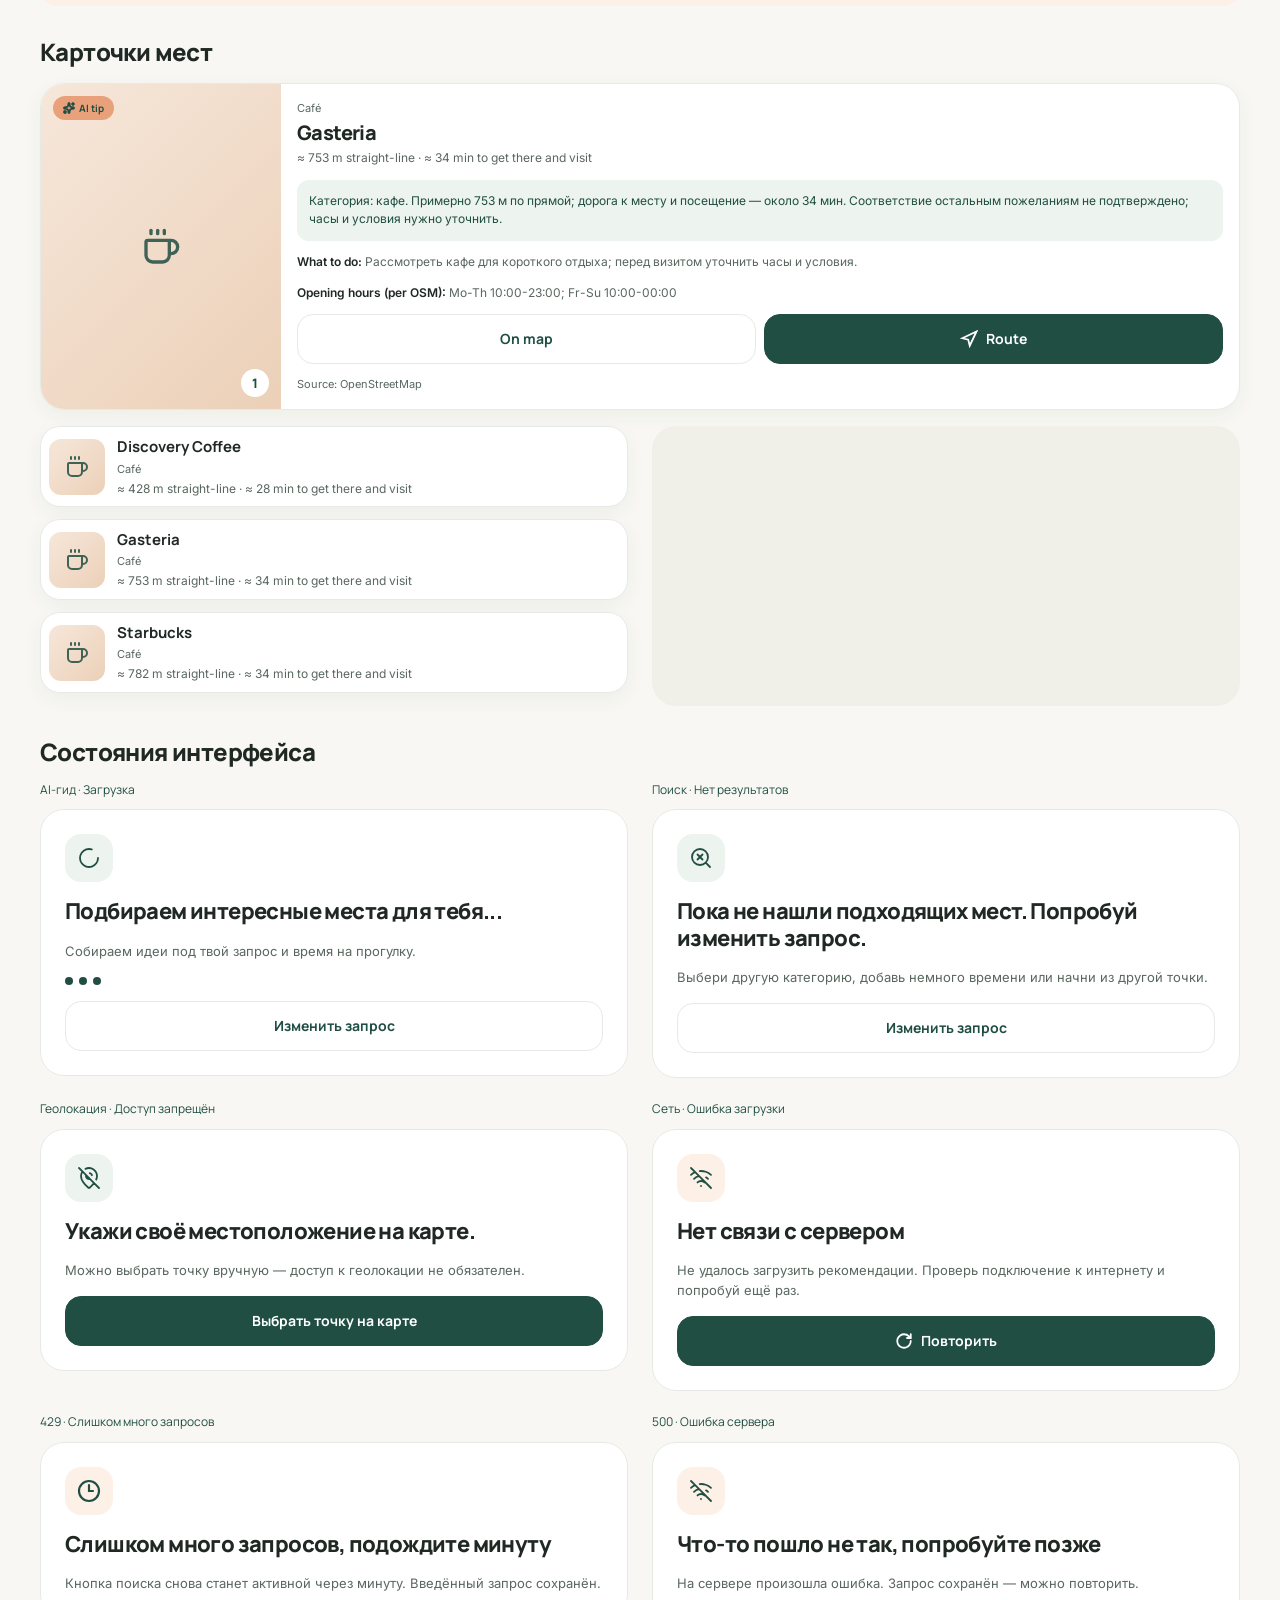
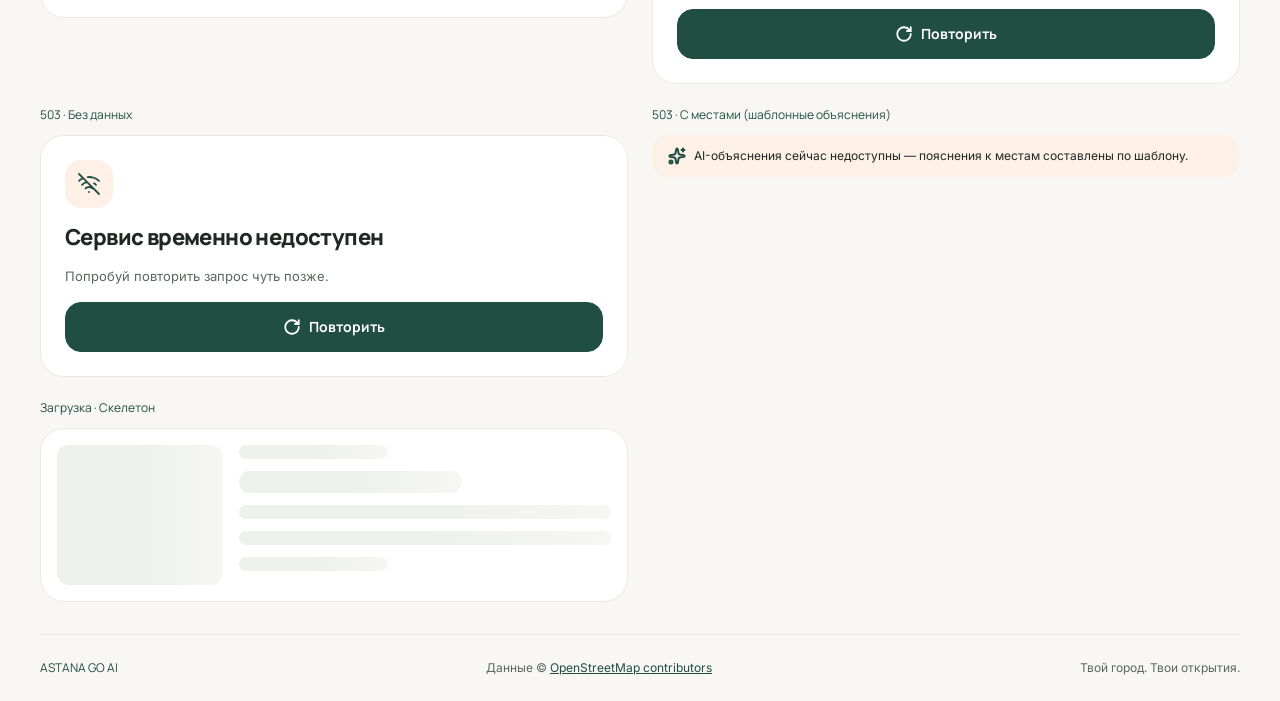
==== commit 18f204c2: "feat(frontend): три языка, доступная среда, Google-карты, погода и новости - Главная и AI-гид раздел" ====
--- a/styleguide.html
+++ b/styleguide.html
@@ -8,14 +8,15 @@
   <link rel="preconnect" href="https://fonts.googleapis.com">
   <link rel="preconnect" href="https://fonts.gstatic.com" crossorigin>
   <link rel="stylesheet" href="https://fonts.googleapis.com/css2?family=Inter:wght@400;500;600&family=Manrope:wght@400;500;600;700;800&display=swap">
-  <link rel="stylesheet" href="css/variables.css">
-  <link rel="stylesheet" href="css/base.css">
-  <link rel="stylesheet" href="css/components.css">
-  <script src="js/config.js" defer></script>
-  <script src="js/mock-data.js" defer></script>
-  <script src="js/render.js" defer></script>
-  <script src="js/map.js" defer></script>
-  <script src="js/styleguide.js" defer></script>
+  <link rel="stylesheet" href="css/variables.css?v=202610181749">
+  <link rel="stylesheet" href="css/base.css?v=202610181749">
+  <link rel="stylesheet" href="css/components.css?v=202610181751">
+  <script src="js/config.js?v=202610181749" defer></script>
+  <script src="js/mock-data.js?v=202610181749" defer></script>
+  <script src="js/i18n.js?v=202610181750" defer></script>
+  <script src="js/render.js?v=202610181749" defer></script>
+  <script src="js/gmap.js?v=202610181749" defer></script>
+  <script src="js/styleguide.js?v=202610181749" defer></script>
 </head>
 <body>
   <a class="skip-link" href="#main">Перейти к содержанию</a>
@@ -76,7 +77,7 @@
       <div class="sg-grid">
         <div class="sg-sample">
           <p class="t-label">Основная · обычная / с иконкой / загрузка / недоступна</p>
-          <button type="button" class="btn btn--primary btn--block">Найти места ✨</button>
+          <button type="button" class="btn btn--primary btn--block">Найти места</button>
           <button type="button" class="btn btn--primary btn--block"><img src="assets/icons/navigation-white.svg" width="18" height="18" alt="">Построить маршрут</button>
           <button type="button" class="btn btn--primary btn--block is-loading" disabled><span class="btn__spinner" aria-hidden="true"></span>Подбираем места…</button>
           <button type="button" class="btn btn--primary btn--block" disabled>Подождите 42 с</button>
--- a/css/base.css
+++ b/css/base.css
@@ -32,6 +32,17 @@
   font-size: 14px;
   line-height: 1.55;
   -webkit-font-smoothing: antialiased;
+}
+
+/* Фон: статичная сетка из полупрозрачных плюсиков. */
+body::before {
+  content: "";
+  position: fixed;
+  inset: 0;
+  z-index: -1;
+  pointer-events: none;
+  background-image: url("data:image/svg+xml,%3Csvg xmlns='http://www.w3.org/2000/svg' width='110' height='110' viewBox='0 0 110 110'%3E%3Cpath d='M55 48v14M48 55h14' stroke='%23204E43' stroke-opacity='0.09' stroke-width='1.5' stroke-linecap='round'/%3E%3C/svg%3E");
+  background-size: 110px 110px;
 }
 
 h1,
--- a/css/components.css
+++ b/css/components.css
@@ -332,8 +332,7 @@
   display: inline-block;
 }
 
-.btn--primary .icon-on-dark,
-.marker.is-selected img {
+.btn--primary .icon-on-dark {
   filter: brightness(0) invert(1);
 }
 
@@ -701,15 +700,10 @@
 .hero {
   display: grid;
   grid-template-columns: minmax(0, 1fr);
-  grid-template-areas:
-    "intro"
-    "ideas"
-    "photo";
-  gap: var(--space-24);
+  gap: var(--space-32);
 }
 
 .hero__intro {
-  grid-area: intro;
   display: flex;
   flex-direction: column;
   gap: var(--space-16);
@@ -717,14 +711,19 @@
 }
 
 .hero__ideas {
-  grid-area: ideas;
   display: flex;
   flex-direction: column;
   gap: var(--space-8);
 }
 
+.hero__side {
+  display: flex;
+  flex-direction: column;
+  gap: var(--space-16);
+  min-width: 0;
+}
+
 .hero__photo {
-  grid-area: photo;
   position: relative;
   height: 200px;
   overflow: hidden;
@@ -766,15 +765,182 @@
 @media (min-width: 1024px) {
   .hero {
     grid-template-columns: 540px minmax(0, 1fr);
-    grid-template-areas:
-      "intro photo"
-      "ideas ideas";
-    column-gap: var(--space-32);
+    align-items: start;
   }
   .hero__photo {
-    position: sticky;
-    top: calc(var(--header-h) + var(--space-16));
-    height: 416px;
+    height: 340px;
+  }
+}
+
+/* Панель (белая карточка с рамкой) */
+.panel {
+  display: flex;
+  flex-direction: column;
+  gap: var(--space-16);
+  padding: var(--space-20);
+  border: 1px solid var(--color-border);
+  border-radius: var(--radius-24);
+  background: var(--color-surface);
+}
+
+.panel__head {
+  display: flex;
+  align-items: baseline;
+  justify-content: space-between;
+  gap: var(--space-12);
+}
+
+/* Погода */
+.weather__now {
+  display: flex;
+  align-items: center;
+  gap: var(--space-16);
+}
+
+.weather__icon {
+  flex: none;
+}
+
+.weather__temp {
+  font-family: var(--font-display);
+  font-weight: 800;
+  font-size: 36px;
+  line-height: 1;
+  letter-spacing: -0.6px;
+}
+
+.weather__desc {
+  font-size: 13px;
+  color: var(--color-muted);
+}
+
+.weather__stats {
+  display: flex;
+  flex-wrap: wrap;
+  gap: var(--space-8);
+  margin-top: var(--space-16);
+}
+
+.weather__stats li {
+  padding: 6px 10px;
+  border-radius: var(--radius-pill);
+  background: var(--color-tint);
+  font-size: 12px;
+  color: var(--color-primary);
+}
+
+.weather__tip {
+  margin-top: var(--space-12);
+  font-size: 13px;
+  color: var(--color-text);
+}
+
+/* Новости */
+.news__list {
+  display: flex;
+  flex-direction: column;
+}
+
+.news__item {
+  padding-block: var(--space-12);
+  border-top: 1px solid var(--color-border);
+}
+
+.news__item:first-child {
+  padding-top: 0;
+  border-top: 0;
+}
+
+.news__link {
+  font-family: var(--font-display);
+  font-weight: 600;
+  font-size: 14px;
+  line-height: 1.35;
+  color: var(--color-text);
+  text-decoration: none;
+  overflow-wrap: anywhere;
+}
+
+.news__link:hover {
+  color: var(--color-primary);
+  text-decoration: underline;
+}
+
+.news__meta {
+  margin-top: var(--space-4);
+  font-size: 11px;
+  color: var(--color-muted);
+}
+
+/* Скоро в App Store / Google Play */
+.apps {
+  display: flex;
+  flex-direction: column;
+  gap: var(--space-16);
+}
+
+.apps__head {
+  display: flex;
+  flex-direction: column;
+  gap: var(--space-8);
+}
+
+.apps__grid {
+  display: grid;
+  grid-template-columns: minmax(0, 1fr);
+  gap: var(--space-16);
+}
+
+.app-card {
+  position: relative;
+  flex-direction: row;
+  align-items: flex-start;
+}
+
+.app-card__icon {
+  flex: none;
+  display: flex;
+  align-items: center;
+  justify-content: center;
+  width: 48px;
+  height: 48px;
+  border-radius: var(--radius-16);
+  background: var(--color-tint);
+}
+
+.app-card__text {
+  display: flex;
+  flex-direction: column;
+  gap: var(--space-4);
+  min-width: 0;
+  padding-right: 64px;
+}
+
+.app-card__store {
+  font-family: var(--font-display);
+  font-weight: 700;
+  font-size: 11px;
+  letter-spacing: 1px;
+  text-transform: uppercase;
+  color: var(--color-primary);
+}
+
+.app-card__soon {
+  position: absolute;
+  top: var(--space-20);
+  right: var(--space-20);
+  padding: 6px 10px;
+  border-radius: var(--radius-pill);
+  background: var(--color-accent);
+  font-family: var(--font-display);
+  font-weight: 700;
+  font-size: 11px;
+  color: var(--color-primary);
+}
+
+@media (min-width: 768px) {
+  .apps__grid {
+    grid-template-columns: repeat(2, minmax(0, 1fr));
   }
 }
 
@@ -837,29 +1003,11 @@
    Результаты
    ========================================================= */
 .results {
-  display: grid;
-  grid-template-columns: minmax(0, 1fr);
-  grid-template-areas:
-    "main"
-    "aside";
-  gap: var(--space-32);
-  scroll-margin-top: calc(var(--header-h) + var(--space-8));
-}
-
-.results__main {
-  grid-area: main;
   display: flex;
   flex-direction: column;
   gap: var(--space-16);
   min-width: 0;
-}
-
-.results__aside {
-  grid-area: aside;
-  display: flex;
-  flex-direction: column;
-  gap: var(--space-12);
-  min-width: 0;
+  scroll-margin-top: calc(var(--header-h) + var(--space-8));
 }
 
 .results__head {
@@ -897,20 +1045,83 @@
   gap: var(--space-16);
 }
 
+/* Экран «AI-гид» */
+.guide {
+  display: grid;
+  grid-template-columns: minmax(0, 1fr);
+  gap: var(--space-32);
+}
+
+.guide__side {
+  display: flex;
+  flex-direction: column;
+  gap: var(--space-24);
+  min-width: 0;
+}
+
+.guide__map {
+  display: flex;
+  flex-direction: column;
+  gap: var(--space-12);
+}
+
+.panel .location {
+  border: 0;
+  background: var(--color-tint);
+}
+
 @media (min-width: 1024px) {
-  .results {
+  .guide {
     grid-template-columns: 336px minmax(0, 1fr);
-    grid-template-areas: "aside main";
-  }
-  .results:has(> .results__aside[hidden]) {
-    grid-template-columns: minmax(0, 1fr);
-    grid-template-areas: "main";
-  }
-  .results__aside {
-    position: sticky;
-    top: calc(var(--header-h) + var(--space-16));
-    align-self: start;
-  }
+  }
+}
+
+/* Google Карта (iframe без ключа) */
+.gmap {
+  position: relative;
+  overflow: hidden;
+  border-radius: var(--radius-24);
+  background: var(--map-ground);
+}
+
+.gmap__frame {
+  position: absolute;
+  inset: 0;
+  width: 100%;
+  height: 100%;
+  border: 0;
+}
+
+.gmap--home {
+  height: 280px;
+}
+
+.gmap--compact {
+  height: 280px;
+}
+
+.gmap--large {
+  height: clamp(420px, 68vh, 760px);
+}
+
+.gmap--detail {
+  height: 240px;
+}
+
+.gmap .map__overlay {
+  z-index: 2;
+  top: var(--space-12);
+  right: var(--space-12);
+  left: auto;
+  bottom: auto;
+}
+
+.gmap__badge {
+  position: absolute;
+  top: var(--space-12);
+  right: var(--space-12);
+  z-index: 2;
+  max-width: calc(100% - 24px);
 }
 
 /* Уведомления внутри выдачи */
@@ -966,10 +1177,8 @@
   background: linear-gradient(135deg, #e3eee2 0%, #cfe0cf 100%);
 }
 
-.place-visual__emoji {
-  font-size: 56px;
-  line-height: 1;
-  filter: saturate(0.9);
+.place-visual__icon {
+  opacity: 0.85;
 }
 
 .place-visual__num {
@@ -1244,237 +1453,49 @@
 }
 
 /* =========================================================
-   Схематичная карта
+   Карты: оверлеи и карта выбора точки (Leaflet)
    ========================================================= */
-.map {
-  position: relative;
-  overflow: hidden;
-  border-radius: var(--radius-24);
-  background: var(--map-ground);
-  isolation: isolate;
-}
-
-.map--home {
-  height: 240px;
-}
-
-.map--compact {
-  height: 300px;
-}
-
-.map--large {
-  height: clamp(420px, 68vh, 760px);
-}
-
-.map--pick {
-  height: min(420px, 55vh);
-  cursor: crosshair;
-}
-
-.map--detail {
-  height: 220px;
-}
-
-.map__bg,
-.map__geo {
-  position: absolute;
-  inset: 0;
-  width: 100%;
-  height: 100%;
-  pointer-events: none;
-}
-
-.map__layer {
-  position: absolute;
-  inset: 0;
-}
-
-.map__label {
-  position: absolute;
-  transform: translate(-50%, -50%);
-  font-size: 11px;
-  line-height: 1;
-  color: var(--color-muted);
-  white-space: nowrap;
-  pointer-events: none;
-  text-shadow: 0 0 3px var(--map-ground), 0 0 3px var(--map-ground);
-}
-
-.map--compact .map__label,
-.map--detail .map__label {
-  font-size: 9px;
-}
-
-.marker {
+.map__overlay {
   position: absolute;
   z-index: 2;
-  display: inline-flex;
-  align-items: center;
-  gap: 6px;
-  padding: var(--space-8);
-  border: 2px solid var(--color-border);
-  border-radius: var(--radius-pill);
-  background: var(--color-surface);
-  box-shadow: var(--shadow-marker);
-  transform: translate(-50%, -50%);
-  font-family: var(--font-display);
-  font-size: 11px;
-  color: var(--color-surface);
-  transition: transform 0.15s ease;
-}
-
-.marker:hover {
-  transform: translate(-50%, -50%) scale(1.08);
-}
-
-.marker__num {
-  position: absolute;
-  top: -6px;
-  right: -6px;
-  display: inline-flex;
-  align-items: center;
-  justify-content: center;
-  width: 18px;
-  height: 18px;
-  border-radius: 50%;
-  background: var(--color-accent);
-  font-weight: 800;
+}
+
+.pickmap {
+  position: relative;
+  height: min(440px, 55vh);
+  overflow: hidden;
+  border-radius: var(--radius-20);
+  background: var(--map-ground);
+  font-family: var(--font-body);
+  cursor: crosshair;
+}
+
+.pickmap .leaflet-control-attribution {
   font-size: 10px;
-  color: var(--color-primary);
-}
-
-.marker.is-selected {
-  z-index: 3;
-  padding: 10px;
-  border-color: var(--color-surface);
-  background: var(--color-primary);
-}
-
-.marker__text {
-  display: none;
-  white-space: nowrap;
-}
-
-.marker.is-selected .marker__text {
-  display: inline;
-}
-
-.marker-me {
-  position: absolute;
-  z-index: 1;
-  width: 36px;
-  height: 36px;
-  transform: translate(-50%, -50%);
-  pointer-events: none;
-}
-
-.marker-me img {
+}
+
+.pickmap__error {
+  padding: var(--space-24);
+}
+
+.pick-marker {
+  background: none;
+  border: 0;
+}
+
+.pick-marker img {
   position: absolute;
   left: -10px;
   top: -4px;
-}
-
-.marker-me--pending {
-  opacity: 0.7;
-}
-
-.map__attribution {
-  position: absolute;
-  right: 6px;
-  bottom: 4px;
-  z-index: 4;
-  padding: var(--space-4);
-  background: var(--color-surface);
-  font-size: 10px;
-  line-height: 1;
-  color: var(--color-muted);
-}
-
-.map__attribution a {
-  color: inherit;
-}
-
-.map__north {
-  position: absolute;
-  top: var(--space-16);
-  right: var(--space-16);
-  z-index: 4;
-  display: flex;
-  align-items: center;
-  justify-content: center;
-  width: 36px;
-  height: 36px;
-  border-radius: var(--radius-pill);
-  background: var(--color-surface);
-  box-shadow: var(--shadow-card);
-  font-family: var(--font-display);
-  font-weight: 800;
-  font-size: 12px;
-  color: var(--color-primary);
-}
-
-.map__overlay {
-  position: absolute;
-  left: var(--space-16);
-  bottom: var(--space-24);
-  z-index: 4;
-}
-
-.map__count {
-  position: absolute;
-  top: var(--space-16);
-  left: var(--space-16);
-  z-index: 4;
-}
-
-.map__popup {
-  position: absolute;
-  left: var(--space-16);
-  bottom: var(--space-24);
-  z-index: 5;
-  display: none;
-  flex-direction: column;
-  gap: var(--space-12);
-  width: min(320px, calc(100% - 32px));
-  padding: var(--space-12);
-  border-radius: var(--radius-20);
-  background: var(--color-surface);
-  box-shadow: var(--shadow-marker);
-}
-
-.map__popup-head {
-  display: flex;
-  gap: var(--space-12);
-}
-
-.map__popup-head .place-visual {
-  flex: none;
-  width: 56px;
-  height: 56px;
-  min-height: 0;
-  border-radius: var(--radius-12);
-}
-
-.map__popup-head .place-visual__emoji {
-  font-size: 26px;
-}
-
-.map__popup-reason {
-  display: -webkit-box;
-  -webkit-line-clamp: 3;
-  -webkit-box-orient: vertical;
-  overflow: hidden;
-  font-size: 12px;
-  color: var(--color-text);
-}
-
-@media (min-width: 768px) {
-  .map__popup {
-    display: flex;
-  }
-  .map--compact {
-    height: 330px;
-  }
+  max-width: none;
+}
+
+.pick-marker--pending img {
+  opacity: 0.8;
+}
+
+#pick-map:not(.pickmap) {
+  min-height: 120px;
 }
 
 /* =========================================================
@@ -1486,7 +1507,8 @@
   gap: var(--space-8);
 }
 
-.page-head h1:focus {
+.page-head h1:focus,
+.hero h1:focus {
   outline: none;
 }
 
@@ -1553,8 +1575,9 @@
   border-radius: var(--radius-12);
 }
 
-.place-mini .place-visual__emoji {
-  font-size: 26px;
+.place-mini .place-visual__icon {
+  width: 24px;
+  height: 24px;
 }
 
 .place-mini__text {
@@ -1587,8 +1610,9 @@
   border-radius: var(--radius-24);
 }
 
-.place-hero .place-visual__emoji {
-  font-size: 96px;
+.place-hero .place-visual__icon {
+  width: 72px;
+  height: 72px;
 }
 
 .place-hero__back {
@@ -1809,3 +1833,87 @@
     grid-template-columns: repeat(2, minmax(0, 1fr));
   }
 }
+
+/* =========================================================
+   Переключатель языка
+   ========================================================= */
+.lang-switch {
+  display: inline-flex;
+  padding: 2px;
+  border: 1px solid var(--color-border);
+  border-radius: var(--radius-pill);
+  background: var(--color-surface);
+}
+
+.lang-switch button {
+  min-width: 34px;
+  min-height: 28px;
+  padding: 4px 8px;
+  border: 0;
+  border-radius: var(--radius-pill);
+  background: transparent;
+  font-family: var(--font-display);
+  font-weight: 700;
+  font-size: 11px;
+  color: var(--color-muted);
+}
+
+.lang-switch button:hover {
+  color: var(--color-primary);
+}
+
+.lang-switch button[aria-pressed="true"] {
+  background: var(--color-primary);
+  color: var(--color-surface);
+}
+
+/* =========================================================
+   Доступная среда
+   ========================================================= */
+.a11y-field .icon-title {
+  gap: 6px;
+}
+
+.a11y-badge {
+  display: inline-flex;
+  align-items: center;
+  align-self: flex-start;
+  gap: 6px;
+  padding: 6px 10px;
+  border-radius: var(--radius-pill);
+  font-size: 12px;
+  line-height: 1.3;
+}
+
+.a11y-badge img {
+  flex: none;
+}
+
+.a11y-badge--yes {
+  background: #e3f1e6;
+  color: #1f5a37;
+}
+
+.a11y-badge--limited {
+  background: var(--color-warn-tint);
+  color: #7a4a1d;
+}
+
+.a11y-badge--no {
+  background: var(--color-danger-tint);
+  color: var(--color-danger);
+}
+
+.a11y-badge--unknown {
+  background: #eef0ec;
+  color: var(--color-muted);
+}
+
+@media (max-width: 399px) {
+  .city [data-i18n] {
+    display: none;
+  }
+  .header-meta {
+    gap: var(--space-8);
+  }
+}
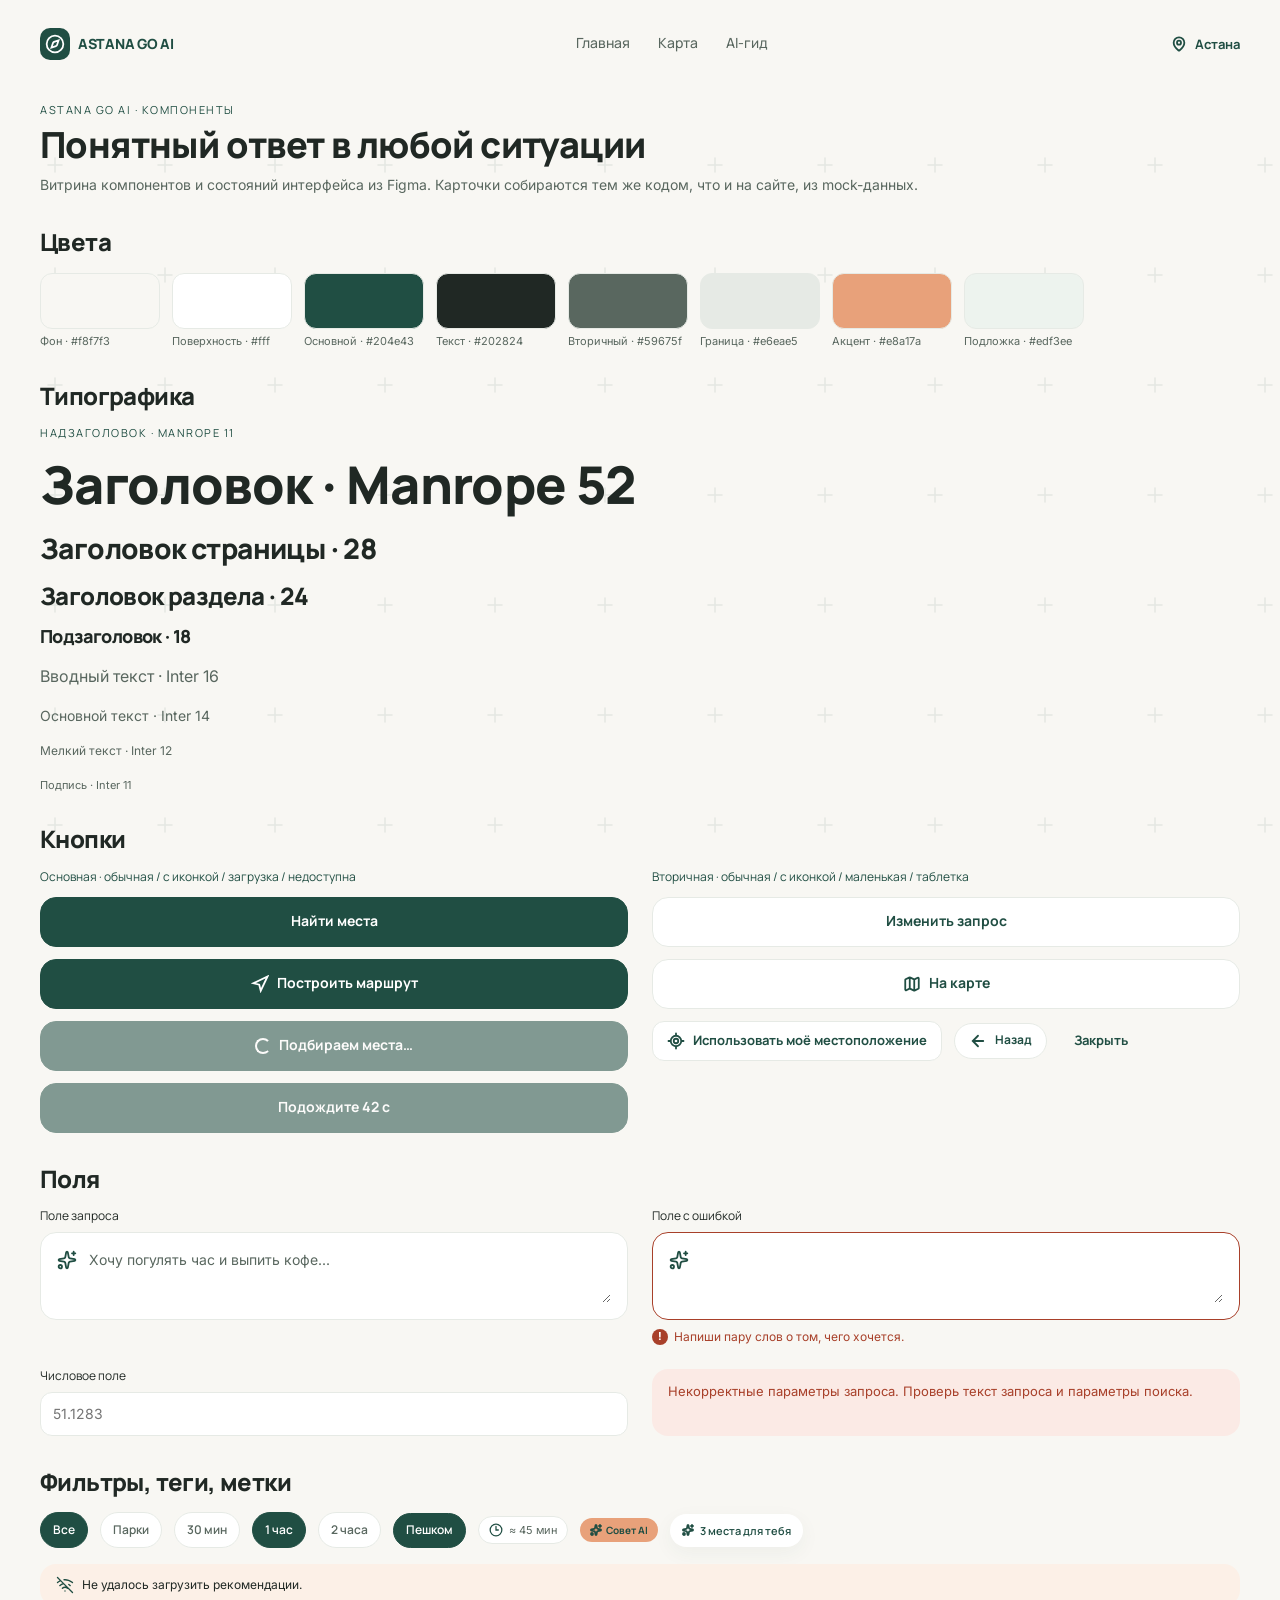
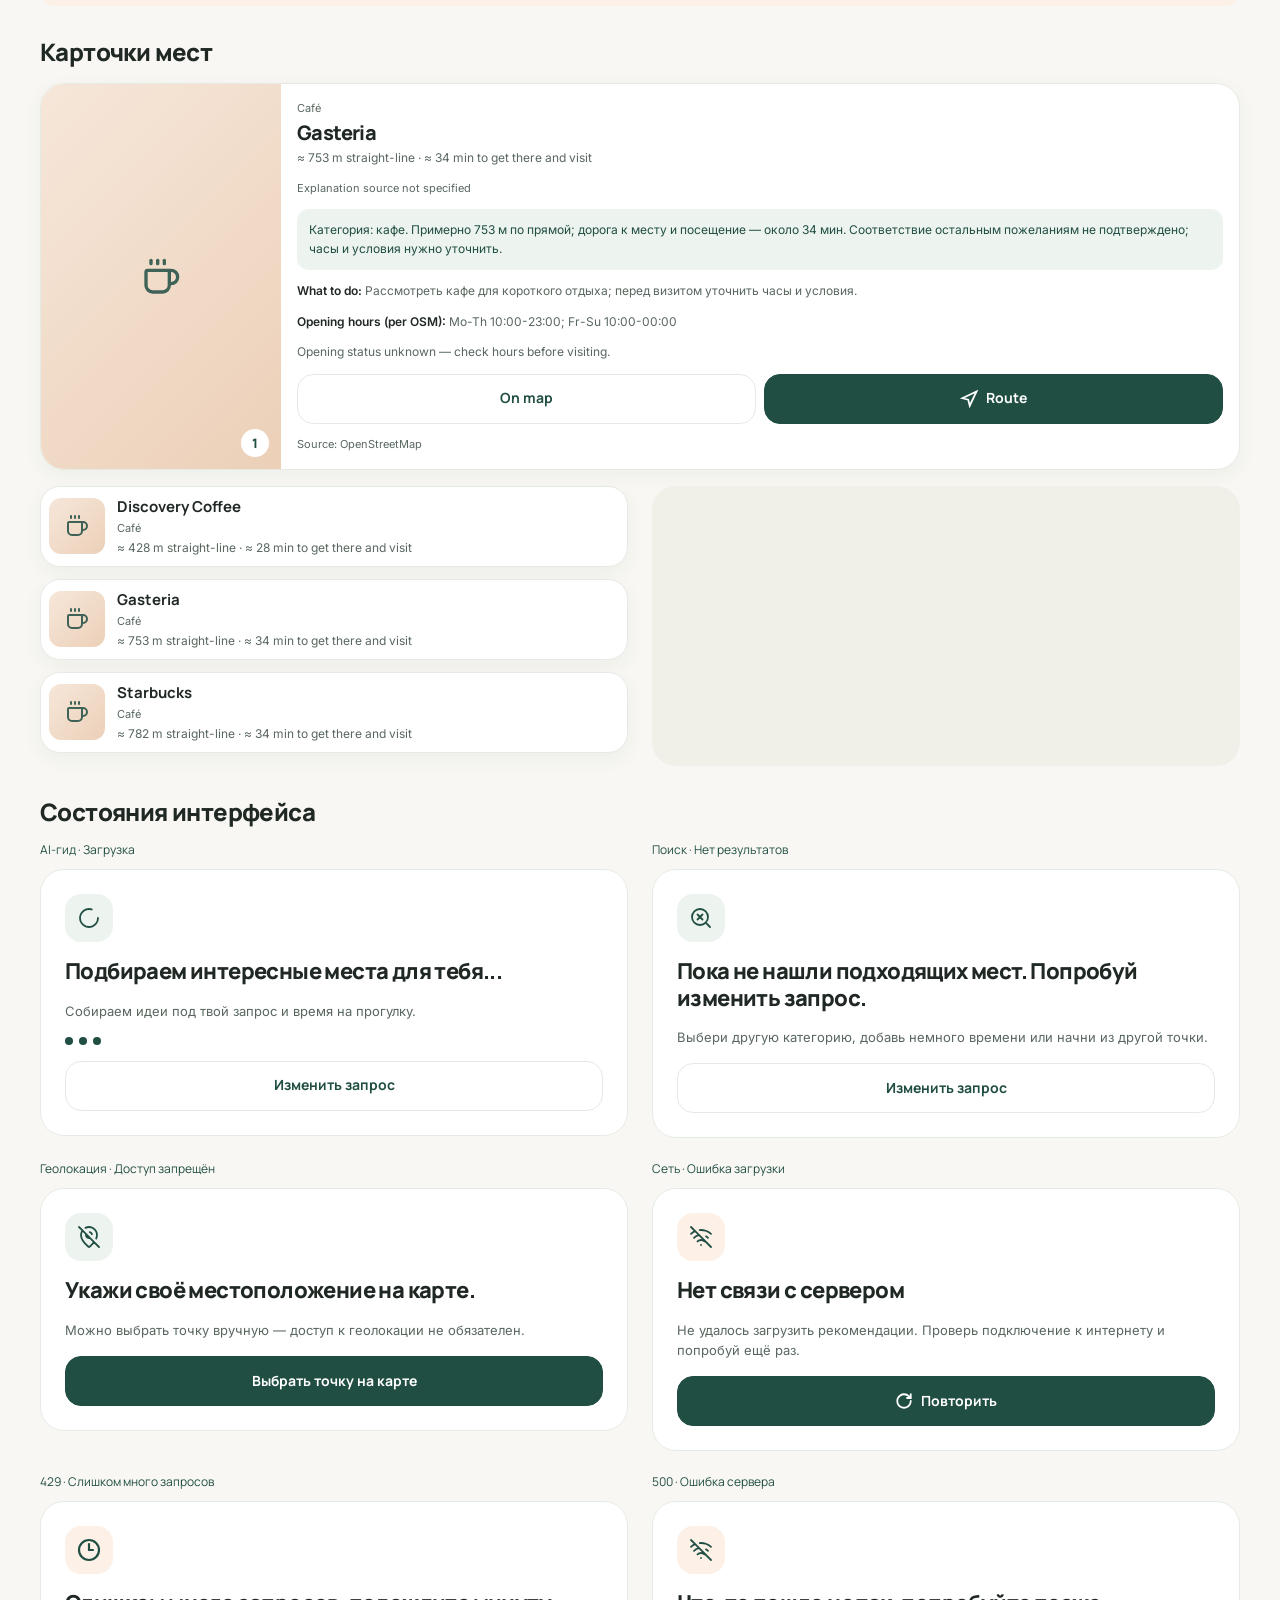
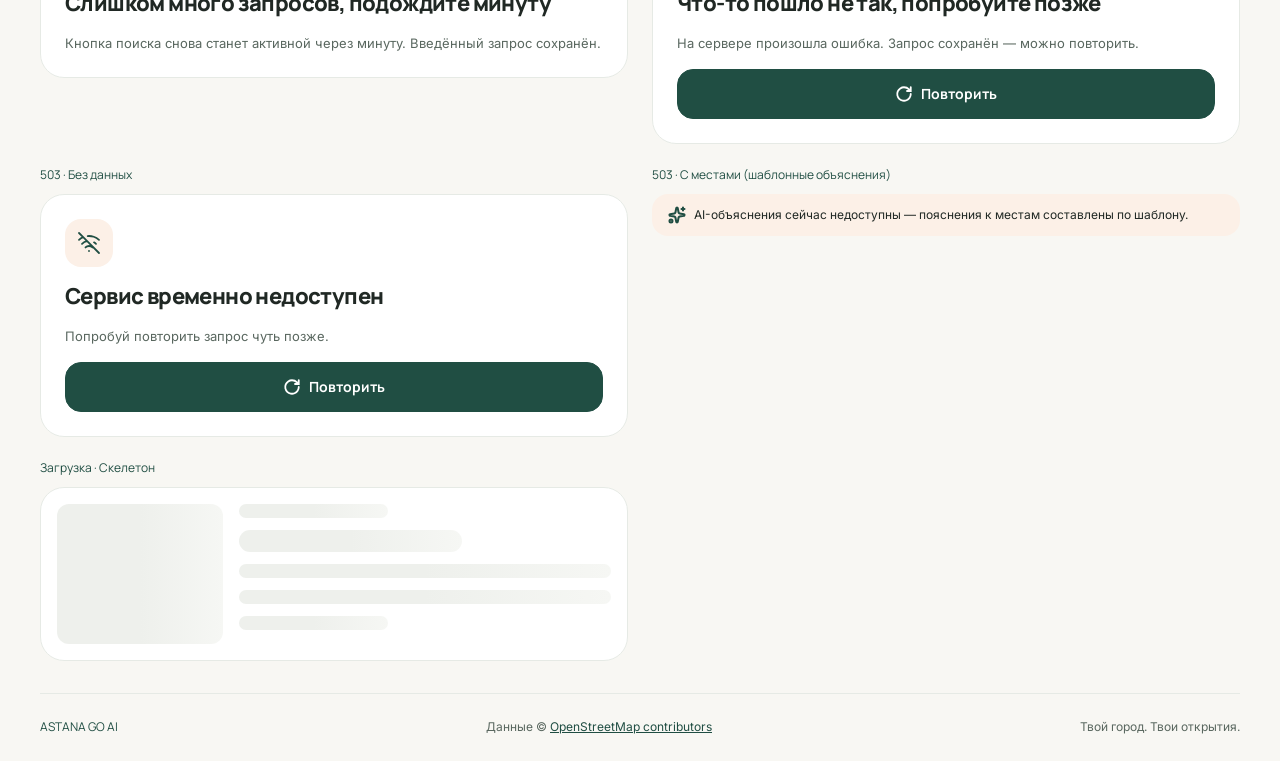
==== commit 1eabcda1: "Merge FRONT and BACK into main with integration fixes" ====
--- a/styleguide.html
+++ b/styleguide.html
@@ -10,11 +10,11 @@
   <link rel="stylesheet" href="https://fonts.googleapis.com/css2?family=Inter:wght@400;500;600&family=Manrope:wght@400;500;600;700;800&display=swap">
   <link rel="stylesheet" href="css/variables.css?v=202610181749">
   <link rel="stylesheet" href="css/base.css?v=202610181749">
-  <link rel="stylesheet" href="css/components.css?v=202610181751">
-  <script src="js/config.js?v=202610181749" defer></script>
-  <script src="js/mock-data.js?v=202610181749" defer></script>
-  <script src="js/i18n.js?v=202610181750" defer></script>
-  <script src="js/render.js?v=202610181749" defer></script>
+  <link rel="stylesheet" href="css/components.css?v=202610181807">
+  <script src="js/config.js?v=20261018-main" defer></script>
+  <script src="js/mock-data.js?v=20261018-main" defer></script>
+  <script src="js/i18n.js?v=20261018-main" defer></script>
+  <script src="js/render.js?v=20261018-main" defer></script>
   <script src="js/gmap.js?v=202610181749" defer></script>
   <script src="js/styleguide.js?v=202610181749" defer></script>
 </head>
--- a/css/components.css
+++ b/css/components.css
@@ -1917,3 +1917,222 @@
     gap: var(--space-8);
   }
 }
+
+/* =========================================================
+   Карта мест (экран «Карта», Leaflet)
+   ========================================================= */
+.placesmap {
+  position: relative;
+  height: clamp(420px, 68vh, 760px);
+  overflow: hidden;
+  border-radius: var(--radius-24);
+  background: var(--map-ground);
+  font-family: var(--font-body);
+  z-index: 0;
+}
+
+.pm-marker-wrap {
+  background: none;
+  border: 0;
+}
+
+.pm-marker {
+  position: relative;
+  display: flex;
+  align-items: center;
+  justify-content: center;
+  width: 40px;
+  height: 40px;
+  border: 2px solid var(--color-border);
+  border-radius: 50%;
+  background: var(--color-surface);
+  box-shadow: var(--shadow-marker);
+  transition: transform 0.15s ease;
+}
+
+.pm-marker:hover {
+  transform: scale(1.08);
+}
+
+.pm-marker.is-selected {
+  border-color: var(--color-surface);
+  background: var(--color-primary);
+  transform: scale(1.12);
+}
+
+.pm-marker.is-selected img {
+  filter: brightness(0) invert(1);
+}
+
+.pm-marker__num {
+  position: absolute;
+  top: -6px;
+  right: -6px;
+  display: inline-flex;
+  align-items: center;
+  justify-content: center;
+  width: 18px;
+  height: 18px;
+  border-radius: 50%;
+  background: var(--color-accent);
+  font-family: var(--font-display);
+  font-weight: 800;
+  font-size: 10px;
+  color: var(--color-primary);
+}
+
+.leaflet-marker-icon:focus-visible .pm-marker,
+.leaflet-marker-icon:focus-visible {
+  outline: 3px solid var(--color-focus);
+  outline-offset: 2px;
+  border-radius: 50%;
+}
+
+.pm-popup {
+  display: flex;
+  flex-direction: column;
+  gap: 2px;
+  min-width: 180px;
+  font-family: var(--font-body);
+}
+
+.pm-popup__cat {
+  margin: 0;
+  font-size: 11px;
+  color: var(--color-muted);
+}
+
+.pm-popup__name {
+  margin: 0;
+  font-family: var(--font-display);
+  font-weight: 800;
+  font-size: 15px;
+  color: var(--color-text);
+}
+
+.pm-popup__meta {
+  margin: 0;
+  font-size: 12px;
+  color: var(--color-muted);
+}
+
+.pm-popup__link {
+  margin-top: 6px;
+  font-family: var(--font-display);
+  font-weight: 700;
+  font-size: 13px;
+  color: var(--color-primary) !important;
+}
+
+.placesmap .leaflet-popup-content-wrapper {
+  border-radius: var(--radius-16);
+  box-shadow: var(--shadow-marker);
+}
+
+.pm-tooltip {
+  font-family: var(--font-body);
+  font-size: 11px;
+}
+
+.placesmap .leaflet-popup-content {
+  margin: 12px 16px;
+}
+
+.placesmap .leaflet-popup-content .pm-popup p {
+  margin: 0;
+}
+
+
+/* Вкладки и легенда экрана «Карта» */
+.map-main {
+  display: flex;
+  flex-direction: column;
+  gap: var(--space-12);
+  min-width: 0;
+}
+
+.map-toolbar {
+  display: flex;
+  flex-wrap: wrap;
+  align-items: center;
+  justify-content: space-between;
+  gap: var(--space-8) var(--space-16);
+}
+
+.seg {
+  display: inline-flex;
+  padding: 3px;
+  border: 1px solid var(--color-border);
+  border-radius: var(--radius-pill);
+  background: var(--color-surface);
+}
+
+.seg button {
+  min-height: 36px;
+  padding: 8px 16px;
+  border: 0;
+  border-radius: var(--radius-pill);
+  background: transparent;
+  font-family: var(--font-display);
+  font-weight: 700;
+  font-size: 13px;
+  color: var(--color-muted);
+}
+
+.seg button:hover:not(:disabled) {
+  color: var(--color-primary);
+}
+
+.seg button[aria-pressed="true"] {
+  background: var(--color-primary);
+  color: var(--color-surface);
+}
+
+.seg button:disabled {
+  opacity: 0.45;
+  cursor: not-allowed;
+}
+
+.map-count {
+  margin: 0;
+}
+
+.map-legend {
+  display: flex;
+  flex-wrap: wrap;
+  gap: var(--space-8) var(--space-16);
+  font-size: 12px;
+  color: var(--color-muted);
+}
+
+.map-legend li {
+  display: inline-flex;
+  align-items: center;
+  gap: 6px;
+}
+
+.map-legend__dot {
+  width: 10px;
+  height: 10px;
+  border: 1.5px solid #fff;
+  border-radius: 50%;
+  box-shadow: 0 0 0 1px var(--color-border);
+}
+
+.map-legend__dot--landmark {
+  background: #59675f;
+}
+
+.map-legend__pick {
+  display: inline-flex;
+  align-items: center;
+  justify-content: center;
+  width: 18px;
+  height: 18px;
+  border-radius: 50%;
+  background: var(--color-accent);
+  font-family: var(--font-display);
+  font-weight: 800;
+  font-size: 10px;
+  color: var(--color-primary);
+}
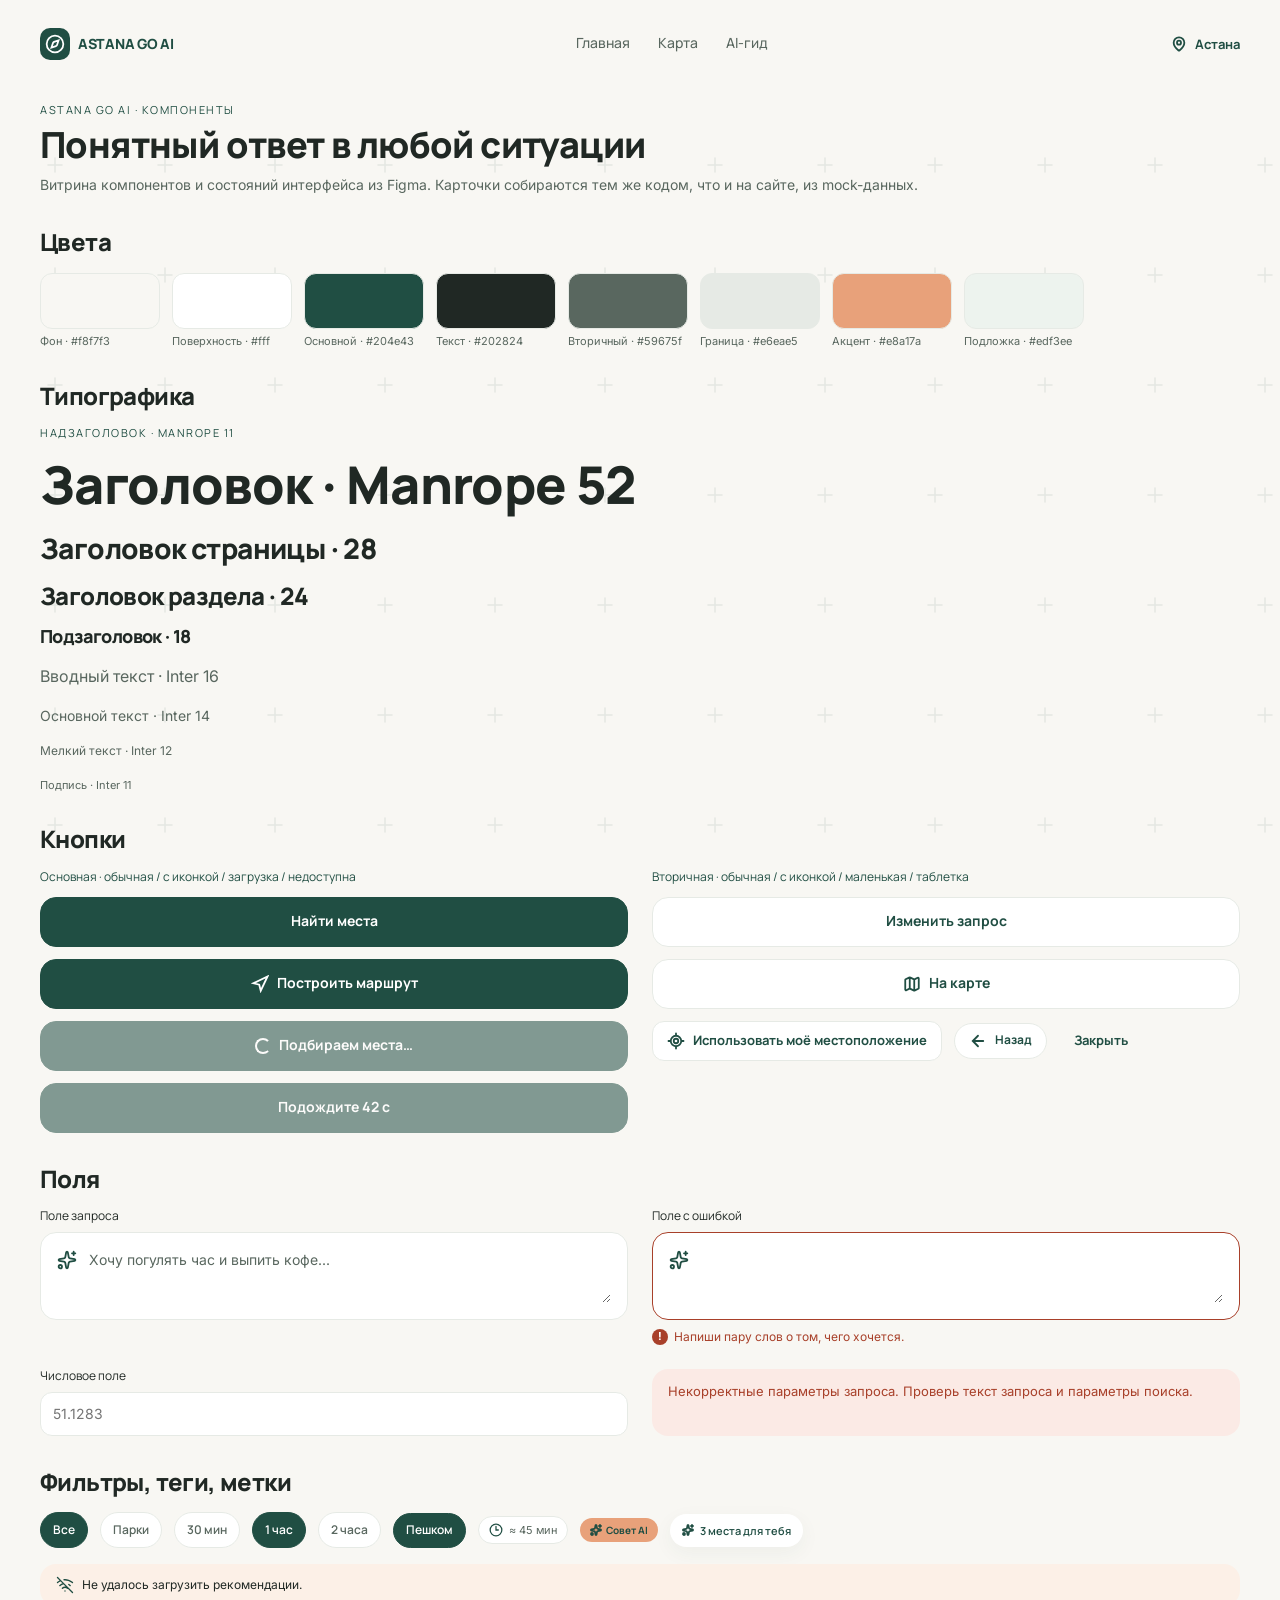
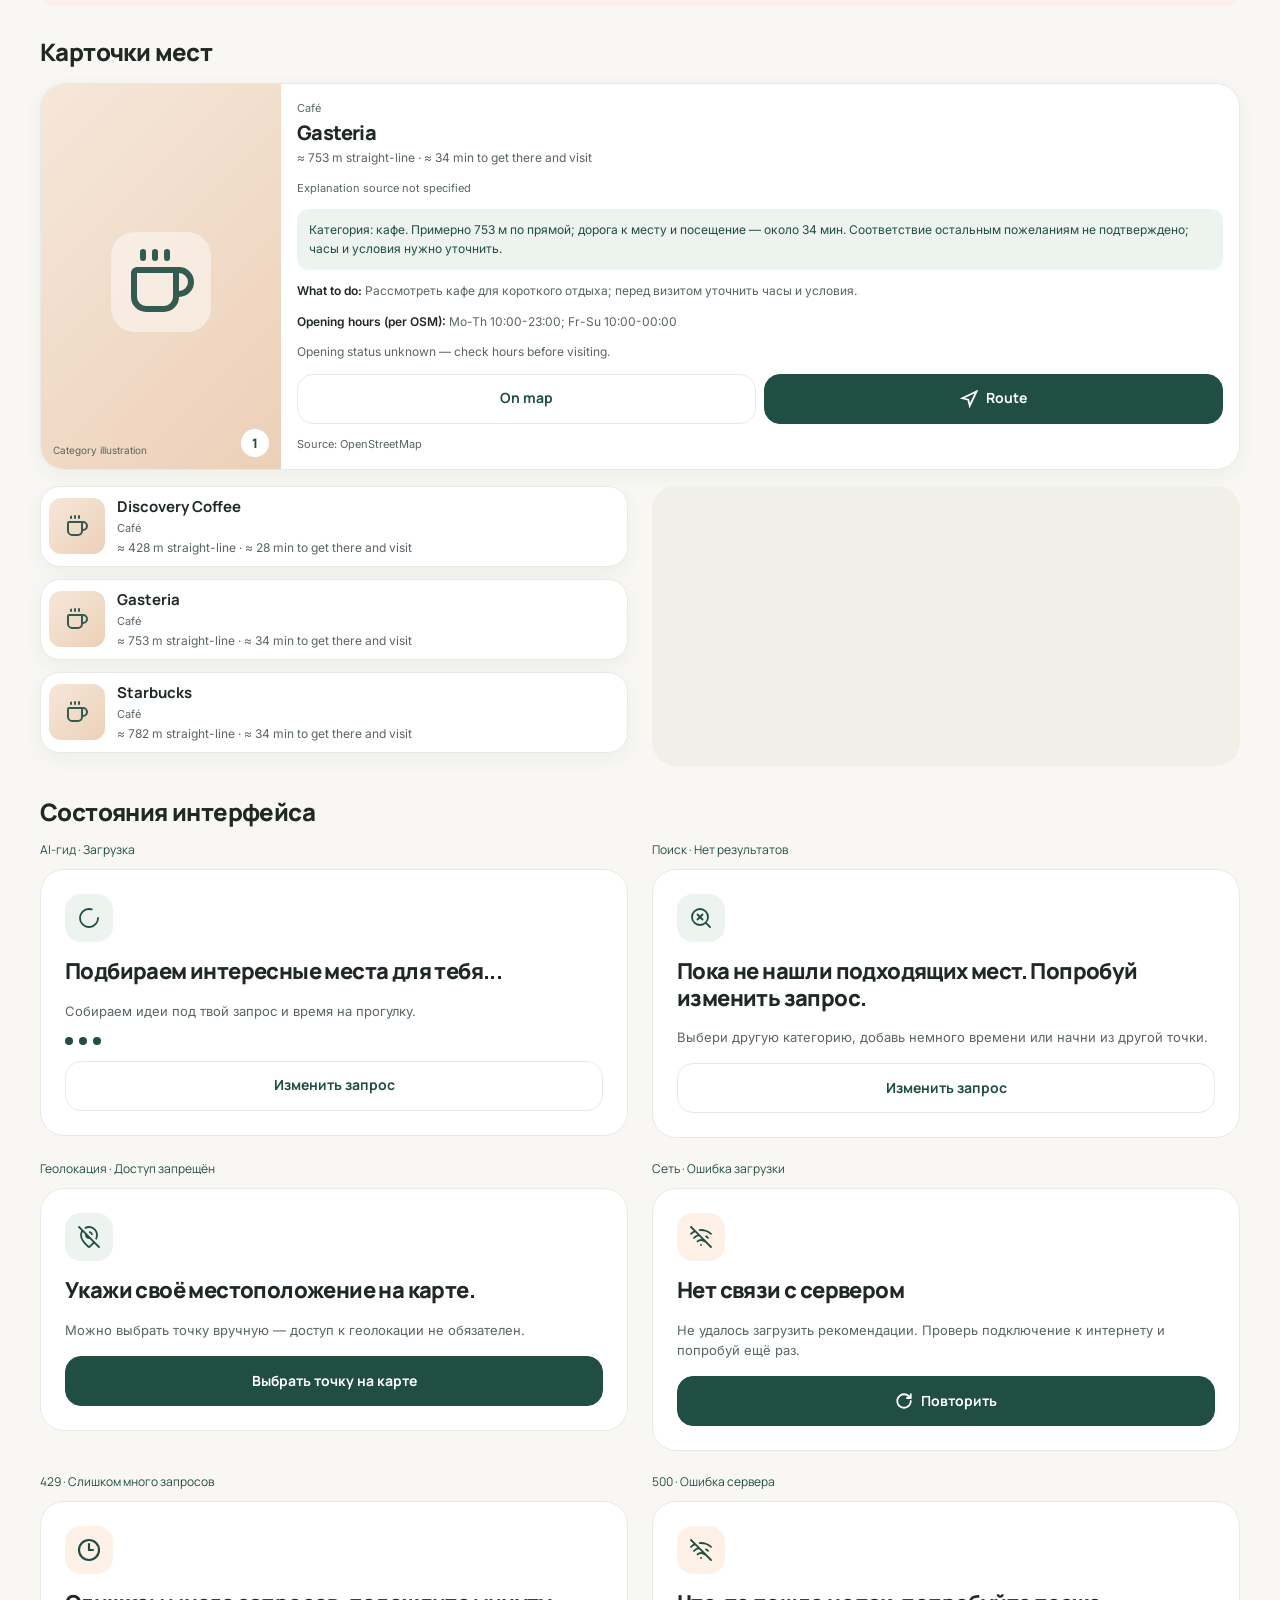
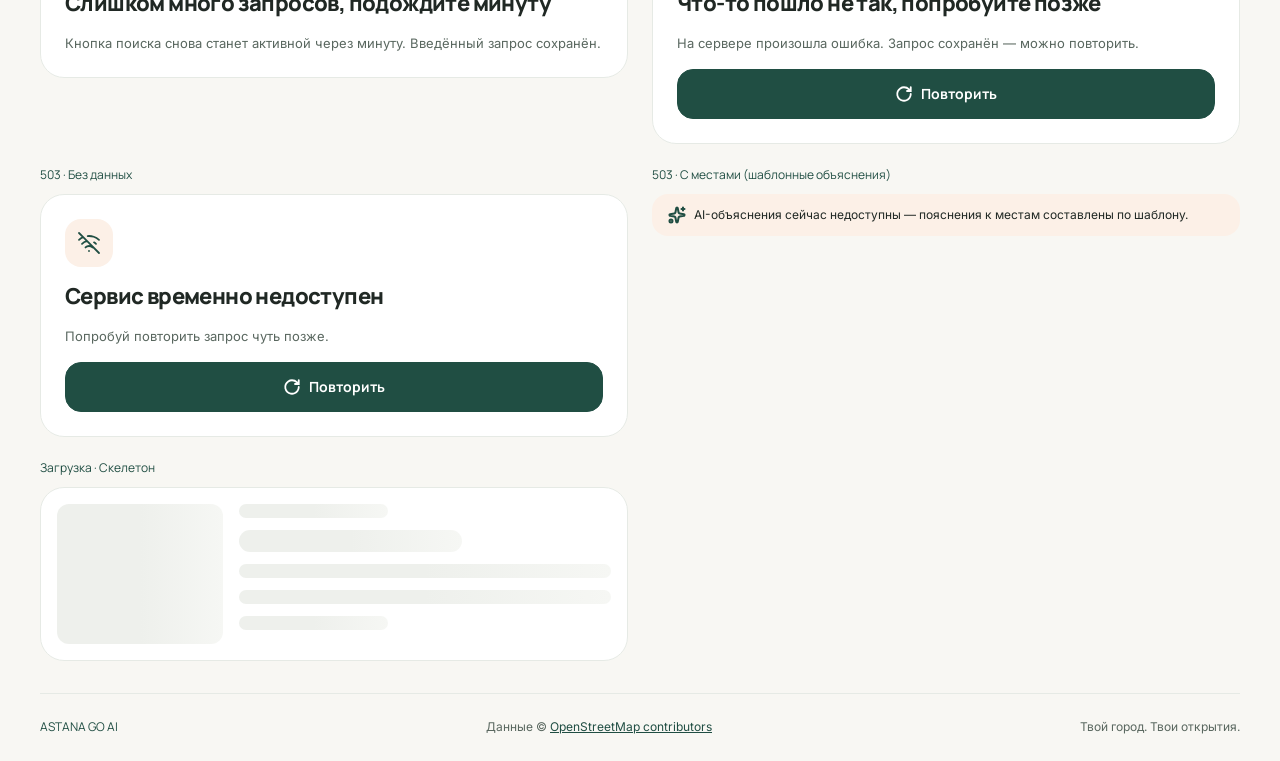
==== commit 22983551: "feat: filter POI names and add recommendation pagination" ====
--- a/styleguide.html
+++ b/styleguide.html
@@ -10,11 +10,11 @@
   <link rel="stylesheet" href="https://fonts.googleapis.com/css2?family=Inter:wght@400;500;600&family=Manrope:wght@400;500;600;700;800&display=swap">
   <link rel="stylesheet" href="css/variables.css?v=202610181749">
   <link rel="stylesheet" href="css/base.css?v=202610181749">
-  <link rel="stylesheet" href="css/components.css?v=202610181807">
+  <link rel="stylesheet" href="css/components.css?v=20261018-more">
   <script src="js/config.js?v=20261018-main" defer></script>
-  <script src="js/mock-data.js?v=20261018-main" defer></script>
-  <script src="js/i18n.js?v=20261018-main" defer></script>
-  <script src="js/render.js?v=20261018-main" defer></script>
+  <script src="js/mock-data.js?v=20261018-more" defer></script>
+  <script src="js/i18n.js?v=20261018-more" defer></script>
+  <script src="js/render.js?v=20261018-more" defer></script>
   <script src="js/gmap.js?v=202610181749" defer></script>
   <script src="js/styleguide.js?v=202610181749" defer></script>
 </head>
--- a/css/components.css
+++ b/css/components.css
@@ -1172,13 +1172,51 @@
   display: flex;
   align-items: center;
   justify-content: center;
-  min-height: 140px;
+  min-height: 178px;
+  padding: 44px 16px 34px;
   overflow: hidden;
   background: linear-gradient(135deg, #e3eee2 0%, #cfe0cf 100%);
 }
 
 .place-visual__icon {
-  opacity: 0.85;
+  width: 72px;
+  height: 72px;
+  padding: 14px;
+  box-sizing: content-box;
+  border-radius: 24px;
+  background: rgb(255 255 255 / 50%);
+  opacity: 0.9;
+}
+
+.place-visual__caption {
+  position: absolute;
+  bottom: 12px;
+  left: 12px;
+  right: 44px;
+  color: var(--color-muted);
+  font-size: 10px;
+  line-height: 1.3;
+}
+
+.load-more-controls {
+  display: flex;
+  flex-direction: column;
+  align-items: center;
+  gap: var(--space-12);
+  text-align: center;
+}
+
+.load-more-controls .btn {
+  min-width: 200px;
+}
+
+.place-mini .place-visual__icon {
+  padding: 0;
+  background: transparent;
+}
+
+.place-mini .place-visual__caption {
+  display: none;
 }
 
 .place-visual__num {
@@ -1571,6 +1609,7 @@
   flex: none;
   width: 56px;
   height: 56px;
+  padding: 0;
   min-height: 0;
   border-radius: var(--radius-12);
 }
@@ -1608,6 +1647,10 @@
   position: relative;
   height: 200px;
   border-radius: var(--radius-24);
+}
+
+.place-hero .place-visual__caption {
+  display: none;
 }
 
 .place-hero .place-visual__icon {
